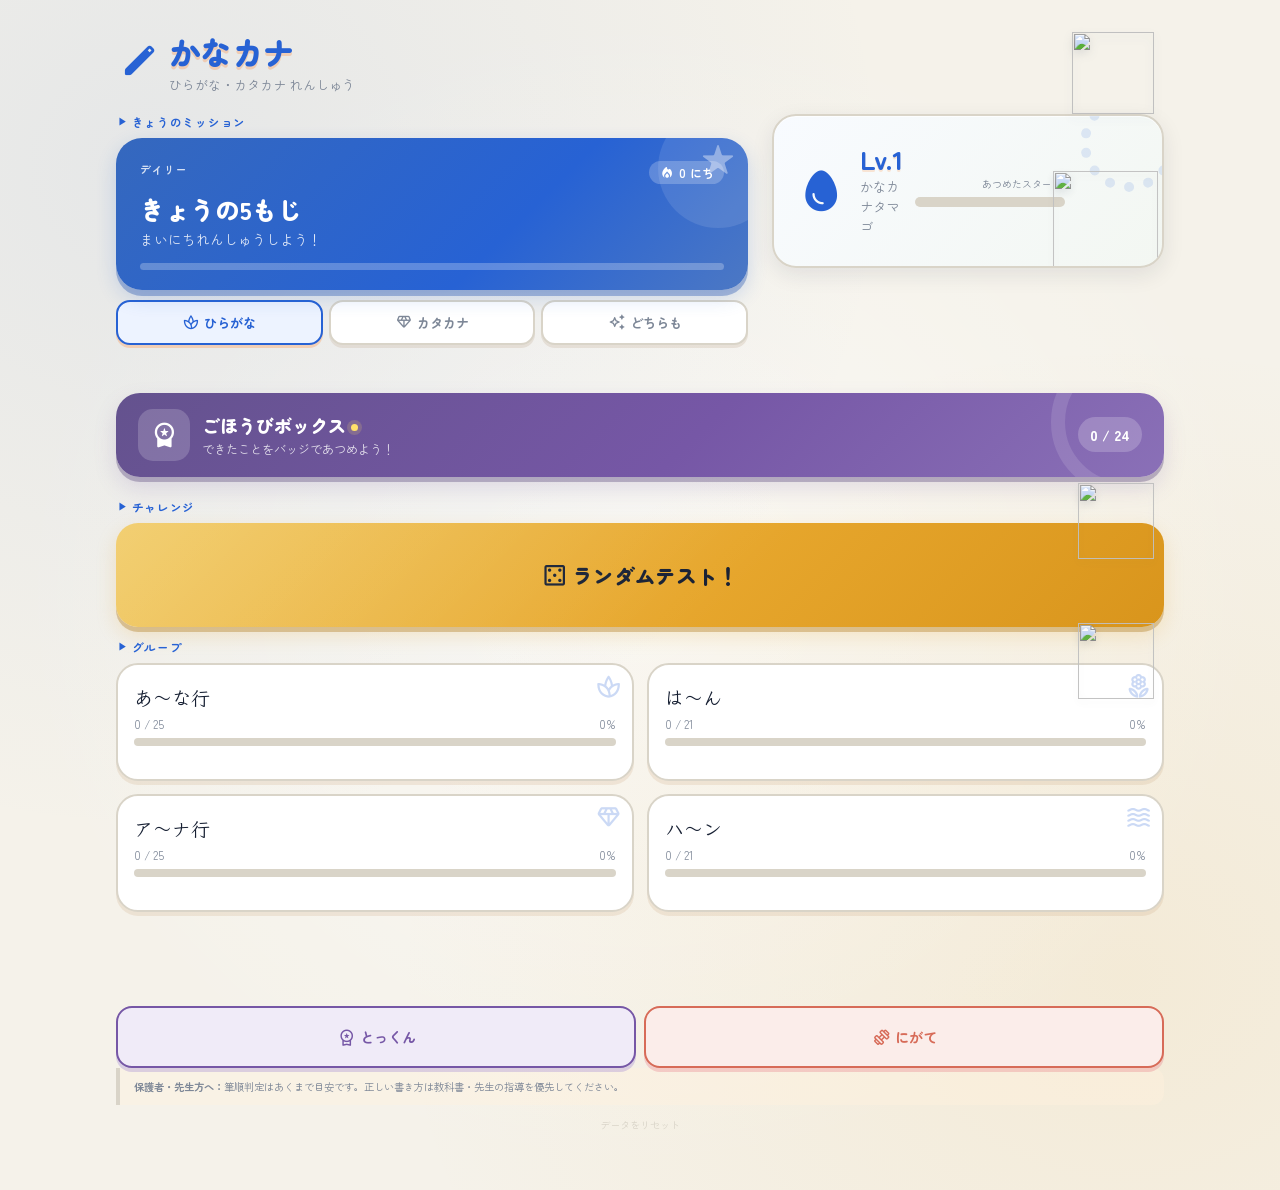
==== index.html @ fcc0f459 "style: adopt calm edu-kit inspired learning palette" ====
<!DOCTYPE html>
<html lang="ja">
<head>
<meta charset="UTF-8">
<meta name="viewport" content="width=device-width, initial-scale=1.0, maximum-scale=1.0, user-scalable=no">
<title>かなカナ</title>
<link rel="preconnect" href="https://fonts.googleapis.com">
<link href="https://fonts.googleapis.com/css2?family=Zen+Maru+Gothic:wght@400;500;700;900&family=Klee+One:wght@400;600&display=swap" rel="stylesheet">
<link href="https://fonts.googleapis.com/css2?family=Material+Symbols+Rounded:opsz,wght,FILL,GRAD@20..48,400,0,0" rel="stylesheet">
<script src="titles.js"></script>
<script src="kana_words.js"></script>
<style>
:root {
  --c-action:   #FF7B2F;
  --c-action-d: #E05A00;
  --c-action-l: #FFF0E0;
  --c-practice: #2CB86A;
  --c-practice-l: #DFFAED;
  --c-srs:      #7B5CE5;
  --c-srs-l:    #EDE8FF;
  --c-done:     #2AAAE8;
  --c-done-l:   #DCF2FF;
  --c-caution:  #FF4D6A;
  --c-caution-l:#FFEBEE;
  --c-ink:      #2A3A50;
  --c-ink-mid:  #5A7080;
  --c-ink-dim:  #90AABB;
  --c-paper:    #FFF8F0;
  --c-surface:  #FFFFFF;
  --c-border:   #FFD9C0;
  --c-border-l: #FFF0E6;
  --r-card: 20px;
  --r-pill: 999px;
  --shadow-sm: 0 2px 8px rgba(255,140,80,.12);
  --shadow-md: 0 4px 16px rgba(255,140,80,.15);
}
* { box-sizing:border-box; margin:0; padding:0; -webkit-tap-highlight-color:transparent; }
.material-symbols-rounded {
  font-family:'Material Symbols Rounded'; font-weight:normal; font-style:normal;
  font-size:1.35em; line-height:1; letter-spacing:normal; text-transform:none;
  display:inline-block; white-space:nowrap; word-wrap:normal; direction:ltr;
  -webkit-font-feature-settings:'liga'; -webkit-font-smoothing:antialiased;
  font-feature-settings:'liga'; vertical-align:-.17em;
}
.material-symbols-rounded.filled { font-variation-settings:'FILL' 1; }
html { touch-action: manipulation; -webkit-text-size-adjust: none; }
button { touch-action:manipulation; user-select:none; -webkit-user-select:none; }
body {
  font-family:'Zen Maru Gothic','Hiragino Rounded Gothic Pro',sans-serif;
  background: var(--c-paper);
  color: var(--c-ink);
  min-height: 100vh;
  background-image:
    radial-gradient(ellipse at 10% 15%, rgba(255,180,120,.25) 0%, transparent 50%),
    radial-gradient(ellipse at 90% 80%, rgba(180,220,255,.25) 0%, transparent 50%),
    radial-gradient(ellipse at 50% 50%, rgba(255,220,200,.15) 0%, transparent 70%);
  overflow-x: hidden;
}
.screen { display:none; max-width:440px; margin:0 auto; padding:16px 16px 36px; position:relative; z-index:1; }
@media (min-width:600px) { .screen:not(#scr-game) { max-width:580px; padding:20px 28px 48px; } }
#scr-game.active {
  display:block !important;
  max-width:720px;
  padding:10px 20px 40px;
  overflow-y:auto;
  -webkit-overflow-scrolling:touch;
}
@media (min-width:700px) {
  #scr-game.active { max-width:860px; padding:10px 32px 40px; }
}
#scr-game .canvas-spacer {
  display:flex; align-items:center; justify-content:center; width:100%;
}
#scr-game .canvas-wrap { width:100%; max-width:min(72vh, 700px); aspect-ratio:1; }
#scr-game .game-controls { width:100%; }
.screen.active { display:block; }

/* タイトルヘッダー */
.title-header { display:flex; align-items:center; justify-content:space-between; padding:20px 0 16px; }
.title-logo-wrap { display:flex; align-items:center; gap:10px; }
.title-logo-icon { font-size:2.45rem; animation:wobble 3s ease-in-out infinite; display:block; color:var(--c-action); }
@keyframes wobble { 0%,100%{transform:rotate(-5deg) scale(1)} 50%{transform:rotate(5deg) scale(1.1)} }
.title-logo-main { font-size:1.6rem; font-weight:900; color:var(--c-action); letter-spacing:-.02em; text-shadow:0 3px 0 rgba(255,140,60,.3); }
.title-logo-sub { font-size:.68rem; color:var(--c-ink-dim); margin-top:1px; }

/* レベルカード */
.lv-card-zone { margin-bottom:16px; }
.lv-card-full {
  background:linear-gradient(135deg,#FFF5E8 0%,#FFF0F5 100%);
  border:2.5px solid var(--c-border); border-radius:24px;
  padding:14px 16px; display:flex; align-items:center; justify-content:space-between; gap:12px;
  box-shadow:var(--shadow-md),inset 0 1px 0 rgba(255,255,255,.8);
  position:relative; overflow:hidden;
}
.lv-card-full::after { content:''; position:absolute; right:-16px; top:-22px; width:78px; height:78px; border:10px dotted rgba(255,140,60,.16); border-radius:50%; animation:spin 8s linear infinite; }
@keyframes spin { to{transform:rotate(360deg)} }
.lv-card-left { display:flex; align-items:center; gap:12px; }
.lv-mascot-lg { font-size:2.8rem; line-height:1; color:var(--c-action); animation:bounce 2s ease-in-out infinite; }
@keyframes bounce { 0%,100%{transform:translateY(0)} 50%{transform:translateY(-5px)} }
.lv-card-title { font-size:1.35rem; font-weight:900; color:var(--c-action); line-height:1; text-shadow:0 2px 0 rgba(255,140,60,.2); }
.lv-card-name { font-size:.72rem; color:var(--c-ink-dim); margin-top:3px; }
.lv-card-right { text-align:right; flex-shrink:0; }
.lv-xp-label { font-size:.62rem; color:var(--c-ink-dim); margin-bottom:5px; }
.lv-xp-wrap { width:100px; height:8px; background:var(--c-border); border-radius:var(--r-pill); overflow:hidden; }
.lv-xp-bar { height:100%; background:linear-gradient(90deg,#FFB347,#FF7B2F); border-radius:var(--r-pill); transition:width .5s; }

/* ゾーンラベル */
.zone-label { font-size:.72rem; font-weight:700; letter-spacing:.06em; color:var(--c-action); margin-bottom:8px; padding-left:2px; display:flex; align-items:center; gap:4px; }
.zone-label::before { content:'▶'; font-size:.55rem; }

/* デイリーカード */
.mission-zone { margin-bottom:20px; }
.daily-card {
  background:linear-gradient(135deg,#FF8C42 0%,#FF6B00 60%,#FF4E88 100%);
  border-radius:24px; padding:18px 18px 16px; cursor:pointer;
  position:relative; overflow:hidden;
  box-shadow:0 6px 0 rgba(220,90,0,.4),0 8px 20px rgba(255,110,0,.3);
  transition:transform .15s,box-shadow .15s;
}
.daily-card:active { transform:translateY(4px); box-shadow:0 2px 0 rgba(220,90,0,.4),0 4px 12px rgba(255,110,0,.25); }
.daily-card::before { content:'★'; position:absolute; top:-4px; right:14px; font-size:2rem; opacity:.4; color:white; animation:star-pulse 2s ease-in-out infinite; }
@keyframes star-pulse { 0%,100%{transform:scale(1) rotate(-10deg)} 50%{transform:scale(1.2) rotate(10deg)} }
.daily-card::after { content:''; position:absolute; top:-30px; right:-30px; width:120px; height:120px; border-radius:50%; background:rgba(255,255,255,.1); pointer-events:none; }
.daily-card.is-done { background:linear-gradient(135deg,#2AAAE8 0%,#1B7FC8 100%); box-shadow:0 6px 0 rgba(20,100,180,.4),0 8px 20px rgba(30,120,200,.3); }
.daily-top { display:flex; align-items:flex-start; justify-content:space-between; margin-bottom:10px; }
.daily-label { font-size:.68rem; font-weight:700; letter-spacing:.08em; color:rgba(255,255,255,.8); text-transform:uppercase; }
.streak-badge { display:flex; align-items:center; gap:4px; background:rgba(255,255,255,.22); border-radius:var(--r-pill); padding:3px 10px; font-size:.75rem; font-weight:700; color:white; }
.daily-main-text { font-size:1.3rem; font-weight:900; color:white; line-height:1.25; margin-bottom:4px; }
.daily-sub-text { font-size:.75rem; color:rgba(255,255,255,.85); }
.daily-prog-bar { margin-top:14px; height:7px; background:rgba(255,255,255,.25); border-radius:var(--r-pill); overflow:hidden; }
.daily-prog-fill { height:100%; background:rgba(255,255,255,.85); border-radius:var(--r-pill); transition:width .4s; }

/* 種類セレクタ */
.kind-row { display:flex; gap:6px; margin-top:10px; }
.kind-btn { flex:1; padding:8px 4px; border:2.5px solid var(--c-border); border-radius:14px; background:var(--c-surface); font-family:inherit; font-size:.72rem; font-weight:700; color:var(--c-ink-dim); cursor:pointer; transition:all .15s; text-align:center; box-shadow:0 3px 0 rgba(200,180,160,.3); }
.kind-btn:active { transform:translateY(2px); box-shadow:none; }
.kind-btn.active-hira { border-color:var(--c-action); color:var(--c-action); background:var(--c-action-l); box-shadow:0 3px 0 rgba(255,140,60,.3); }
.kind-btn.active-kata { border-color:var(--c-done);   color:var(--c-done);   background:var(--c-done-l);   box-shadow:0 3px 0 rgba(40,160,220,.3); }
.kind-btn.active-both { border-color:var(--c-srs);    color:var(--c-srs);    background:var(--c-srs-l);    box-shadow:0 3px 0 rgba(120,90,220,.3); }

/* SRS復習バナー */
.srs-card { background:var(--c-surface); border:2.5px solid var(--c-srs); border-radius:18px; padding:12px 14px; cursor:pointer; display:flex; align-items:center; gap:12px; margin-top:8px; transition:all .15s; box-shadow:0 3px 0 rgba(100,60,200,.2); }
.srs-card:active { transform:translateY(2px); box-shadow:none; background:var(--c-srs-l); }
.srs-icon { width:40px; height:40px; background:var(--c-srs-l); border-radius:12px; display:flex; align-items:center; justify-content:center; font-size:1.3rem; flex-shrink:0; }
.srs-info { flex:1; min-width:0; }
.srs-title { font-size:.9rem; font-weight:700; color:var(--c-ink); }
.srs-sub { font-size:.65rem; color:var(--c-ink-dim); margin-top:1px; }
.srs-count-badge { background:linear-gradient(135deg,var(--c-srs),#5B3DC8); color:white; border-radius:var(--r-pill); padding:4px 10px; font-size:.78rem; font-weight:700; flex-shrink:0; box-shadow:0 2px 6px rgba(100,60,200,.3); }

/* グループ */
.groups-zone { margin-bottom:16px; }
.group-grid { display:grid; grid-template-columns:1fr 1fr; gap:10px; }
.group-card { background:var(--c-surface); border:2.5px solid var(--c-border); border-radius:20px; padding:14px 12px 12px; cursor:pointer; transition:all .15s; box-shadow:0 4px 0 rgba(200,160,120,.2); position:relative; overflow:hidden; }
.group-icon { position:absolute; right:10px; top:8px; font-size:1.7rem; color:var(--c-action); opacity:.24; }
.group-card:active { transform:translateY(3px); box-shadow:none; }
.group-name { font-size:1rem; font-weight:700; color:var(--c-ink); margin-bottom:5px; font-family:'Klee One',cursive; }
.group-prog-line { display:flex; align-items:center; justify-content:space-between; margin-bottom:6px; }
.group-prog-text { font-size:.62rem; color:var(--c-ink-dim); }
.group-bar-wrap { height:6px; background:var(--c-border); border-radius:var(--r-pill); overflow:hidden; }
.group-bar-fill { height:100%; background:linear-gradient(90deg,#5DE88A,#2CB86A); border-radius:var(--r-pill); transition:width .4s; }

/* サブアクション */
.random-zone { margin-bottom:14px; }
.btn-random {
  width:100%; padding:15px;
  background:linear-gradient(135deg,#FFD700 0%,#FF9900 50%,#FF6B00 100%);
  color:white; border:none; border-radius:20px;
  font-family:inherit; font-size:1.05rem; font-weight:900;
  cursor:pointer; letter-spacing:.04em;
  box-shadow:0 5px 0 rgba(180,100,0,.4),0 8px 20px rgba(255,160,0,.3);
  transition:all .12s;
  position:relative; overflow:hidden;
}
.btn-random::before { content:''; position:absolute; inset:0; background:linear-gradient(135deg,rgba(255,255,255,.15) 0%,transparent 60%); pointer-events:none; }
.btn-random:active { transform:translateY(4px); box-shadow:0 1px 0 rgba(180,100,0,.3); }
.sub-actions { display:flex; gap:8px; margin-bottom:20px; }
.sub-btn { flex:1; padding:11px 4px; background:var(--c-surface); border:2.5px solid var(--c-border); border-radius:16px; font-family:inherit; font-size:.75rem; font-weight:700; color:var(--c-ink-mid); cursor:pointer; text-align:center; transition:all .15s; box-shadow:0 4px 0 rgba(200,160,120,.2); }
.sub-btn:active { transform:translateY(3px); box-shadow:none; }
.sub-btn.tokkun { border-color:var(--c-srs); color:var(--c-srs); background:var(--c-srs-l); box-shadow:0 4px 0 rgba(100,60,200,.2); }
.sub-btn.nigate { border-color:var(--c-caution); color:var(--c-caution); background:var(--c-caution-l); box-shadow:0 4px 0 rgba(220,50,80,.2); }
.parent-note { font-size:.64rem; color:var(--c-ink-dim); line-height:1.7; padding:10px 14px; border-left:4px solid var(--c-border); border-radius:0 12px 12px 0; background:rgba(255,240,220,.4); margin-bottom:8px; }
.reset-btn { background:none; border:none; color:var(--c-border); font-size:.64rem; cursor:pointer; display:block; margin:0 auto; font-family:inherit; padding:4px; transition:color .15s; }
.reset-btn:hover { color:var(--c-caution); }

/* ごほうびボックス */
.reward-zone { margin:0 0 18px; }
.reward-card { width:100%; border:0; border-radius:22px; padding:13px 15px; display:flex; align-items:center; gap:12px; text-align:left; color:white; cursor:pointer; font-family:inherit; background:linear-gradient(135deg,#5546B8 0%,#7B5CE5 55%,#B66BDA 100%); box-shadow:0 5px 0 rgba(78,55,155,.35),0 10px 22px rgba(101,78,202,.2); transition:transform .15s,box-shadow .15s; position:relative; overflow:hidden; }
.reward-card::after { content:''; position:absolute; width:120px; height:120px; right:-35px; top:-45px; border:14px solid rgba(255,255,255,.12); border-radius:50%; }
.reward-card:active { transform:translateY(3px); box-shadow:0 2px 0 rgba(78,55,155,.35),0 5px 12px rgba(101,78,202,.18); }
.reward-card-icon { width:44px; height:44px; display:grid; place-items:center; flex:none; border-radius:15px; background:rgba(255,255,255,.18); font-size:1.45rem; z-index:1; }
.reward-card-copy { flex:1; min-width:0; z-index:1; }
.reward-card-title { font-weight:900; font-size:.96rem; }
.reward-card-sub { display:block; margin-top:2px; font-size:.65rem; color:rgba(255,255,255,.82); }
.reward-card-count { font-size:.8rem; font-weight:900; background:rgba(255,255,255,.2); padding:5px 9px; border-radius:999px; z-index:1; white-space:nowrap; }
.reward-new-dot { display:inline-block; width:7px; height:7px; border-radius:50%; background:#FFE16A; margin-left:5px; vertical-align:2px; box-shadow:0 0 0 4px rgba(255,225,106,.17); }

/* バッジ図鑑 */
.badge-sheet { max-height:min(78vh,650px); overflow:auto; text-align:left; }
.badge-sheet .ov-title { text-align:center; }
.badge-summary { display:flex; align-items:center; justify-content:center; gap:8px; margin:-2px 0 16px; color:var(--c-ink-mid); font-size:.72rem; }
.badge-summary strong { color:var(--c-srs); font-size:1.1rem; }
.badge-section-title { display:flex; align-items:center; gap:7px; margin:14px 0 8px; color:var(--c-ink); font-size:.78rem; font-weight:900; }
.badge-section-title::after { content:''; height:1px; flex:1; background:var(--c-border); }
.badge-grid { display:grid; grid-template-columns:repeat(4,1fr); gap:8px; }
.badge-tile { min-width:0; border:1.5px solid var(--c-border); border-radius:13px; padding:6px 3px 5px; background:#FFF9F3; text-align:center; position:relative; }
.badge-tile img { display:block; width:100%; aspect-ratio:1; object-fit:contain; border-radius:9px; }
.badge-tile.locked img { filter:grayscale(1); opacity:.2; }
.badge-tile.locked::after { content:'?'; position:absolute; top:25%; left:50%; transform:translate(-50%,-50%); color:#A79A90; font-weight:900; font-size:1.05rem; }
.badge-tile-name { display:block; overflow:hidden; text-overflow:ellipsis; white-space:nowrap; color:var(--c-ink-mid); font-size:.53rem; margin-top:3px; }
.badge-tile:not(.locked) .badge-tile-name { color:var(--c-srs); font-weight:700; }
.badge-close { width:100%; margin-top:16px; padding:11px; border:0; border-radius:14px; background:var(--c-border-l); color:var(--c-ink-mid); font:700 .82rem inherit; cursor:pointer; }
@media (min-width:600px) { .badge-grid { grid-template-columns:repeat(6,1fr); } }

/* カード一覧 */
.list-header { display:flex; align-items:center; gap:12px; padding:18px 0 14px; }
.btn-back { width:40px; height:40px; background:var(--c-surface); border:2.5px solid var(--c-border); border-radius:14px; font-size:1.1rem; cursor:pointer; display:flex; align-items:center; justify-content:center; flex-shrink:0; box-shadow:0 3px 0 rgba(200,160,120,.2); transition:all .12s; }
.btn-back:active { transform:translateY(2px); box-shadow:none; }
.list-title { font-size:1.1rem; font-weight:900; flex:1; font-family:'Klee One',cursive; }
.mode-toggle { display:flex; background:#F5EDE0; border-radius:14px; padding:4px; gap:3px; margin-bottom:14px; }
.mode-toggle-btn { flex:1; padding:8px 4px; border:none; border-radius:11px; background:transparent; font-family:inherit; font-size:.78rem; font-weight:700; color:var(--c-ink-dim); cursor:pointer; transition:all .15s; }
.mode-toggle-btn.active-prac { background:var(--c-practice); color:white; box-shadow:0 2px 8px rgba(40,180,100,.3); }
.mode-toggle-btn.active-test { background:var(--c-done); color:white; box-shadow:0 2px 8px rgba(40,160,220,.3); }
.kana-grid { display:grid; grid-template-columns:repeat(5,1fr); gap:8px; margin-bottom:16px; }
.k-card { background:var(--c-surface); border:2.5px solid var(--c-border); border-radius:14px; aspect-ratio:1; display:flex; align-items:center; justify-content:center; font-size:1.5rem; font-weight:700; font-family:'Klee One',cursive; cursor:pointer; position:relative; transition:all .12s; box-shadow:0 3px 0 rgba(200,160,120,.2); color:var(--c-ink); }
.k-card:active { transform:translateY(2px) scale(.94); box-shadow:none; }
.k-card.done-prac { border-color:var(--c-practice); background:var(--c-practice-l); color:var(--c-practice); }
.k-card.done-test { border-color:var(--c-done); background:var(--c-done-l); color:var(--c-done); }
.k-card.done-both { border-color:#C8D8B0; background:#F0F8E8; color:#6A9A50; }
.k-card.due-srs   { border-color:var(--c-srs); background:var(--c-srs-l); color:var(--c-srs); }
.k-done-mark { position:absolute; top:-5px; right:-5px; width:16px; height:16px; background:linear-gradient(135deg,#5DE88A,#2CB86A); border-radius:50%; border:2px solid white; display:flex; align-items:center; justify-content:center; box-shadow:0 2px 4px rgba(40,180,100,.3); }
.k-srs-tag { position:absolute; bottom:-6px; left:50%; transform:translateX(-50%); background:linear-gradient(135deg,var(--c-srs),#5B3DC8); color:white; font-size:.42rem; font-weight:700; border-radius:var(--r-pill); padding:1px 5px; white-space:nowrap; }
.btn-all { width:100%; padding:15px; background:linear-gradient(135deg,#FF8C42,#FF6B00); color:white; border:none; border-radius:18px; font-family:inherit; font-size:1rem; font-weight:700; cursor:pointer; box-shadow:0 5px 0 rgba(200,80,0,.4),0 8px 16px rgba(255,110,0,.25); transition:all .12s; }
.btn-all:active { transform:translateY(4px); box-shadow:0 1px 0 rgba(200,80,0,.3); }

/* ゲーム画面 */
.game-header { display:flex; align-items:center; justify-content:space-between; padding:10px 0 6px; }
.game-progress { display:flex; align-items:center; gap:8px; }
.mode-pip { font-size:.65rem; font-weight:700; padding:4px 10px; border-radius:var(--r-pill); color:white; background:linear-gradient(135deg,#2CB86A,#1A8A4A); box-shadow:0 2px 6px rgba(40,180,100,.3); }
.mode-pip.test  { background:linear-gradient(135deg,#2AAAE8,#1A7AB8); }
.mode-pip.daily { background:linear-gradient(135deg,#FF8C42,#FF6B00); }
.mode-pip.srs   { background:linear-gradient(135deg,#7B5CE5,#5B3DC8); }
.prog-nums { font-size:.82rem; font-weight:700; color:var(--c-ink-dim); }
.hint-area { display:flex; align-items:center; justify-content:center; gap:10px; padding:6px 0 4px; flex-wrap:nowrap; }
.hint-icon-lg { width:58px; height:58px; border-radius:18px; display:flex; align-items:center; justify-content:center; background:var(--c-action-l); color:var(--c-action); font-size:2.25rem; flex-shrink:0; animation:emoji-pop .3s cubic-bezier(.2,1.4,.4,1); }
.koboyo-icon { width:42px; height:42px; object-fit:contain; display:block; }
@keyframes emoji-pop { from{transform:scale(.5);opacity:0} to{transform:scale(1);opacity:1} }
.hint-word-box { display:inline-flex; align-items:flex-end; gap:3px; background:var(--c-surface); border:2.5px solid var(--c-border); border-radius:16px; padding:6px 16px; box-shadow:var(--shadow-sm); }
.hint-char { font-size:1.9rem; font-weight:700; font-family:'Klee One',cursive; color:var(--c-ink); }
.hint-blank { font-size:1.9rem; font-weight:900; color:var(--c-action); border-bottom:4px solid var(--c-action); min-width:1.8rem; display:inline-block; text-align:center; }
.hint-char.is-target { color:var(--c-action); font-size:2.2rem; }
.btn-sound { background:none; border:none; font-size:1.1rem; cursor:pointer; opacity:.7; padding:2px 4px; margin-left:4px; transition:all .15s; }
.btn-sound:active { opacity:1; transform:scale(1.2); }
.game-msg { text-align:center; font-size:.9rem; font-weight:700; min-height:28px; padding:3px; color:var(--c-practice); transition:color .2s; }
@keyframes shake { 0%,100%{transform:translateX(0)} 20%{transform:translateX(-5px)} 40%{transform:translateX(5px)} 60%{transform:translateX(-3px)} 80%{transform:translateX(3px)} }
.game-msg.shake { animation:shake .35s ease; }
#stroke-toast { text-align:center; font-size:1.15rem; font-weight:900; height:30px; line-height:30px; opacity:0; pointer-events:none; }
@keyframes toastIn  { 0%{opacity:0;transform:scale(.5) translateY(5px)} 60%{opacity:1;transform:scale(1.1)} 100%{opacity:1;transform:scale(1) translateY(0)} }
@keyframes toastOut { 0%{opacity:1} 100%{opacity:0;transform:translateY(-6px)} }
#result-banner { display:none; text-align:center; padding:4px 0; min-height:44px; }
#result-banner.show { display:block; }
@keyframes popIn { 0%{transform:scale(.5);opacity:0} 65%{transform:scale(1.15)} 100%{transform:scale(1);opacity:1} }
.result-stars { font-size:2rem; letter-spacing:4px; display:block; animation:popIn .35s ease forwards; }
.result-label { font-size:.88rem; font-weight:700; margin-top:2px; display:block; animation:popIn .3s .08s ease both; }
.result-stars .material-symbols-rounded { color:#F6B800; font-size:2rem; font-variation-settings:'FILL' 1; }
.practice-steps { display:none; align-items:center; justify-content:center; gap:8px; padding:4px 0 6px; }
.practice-steps.show { display:flex; }
.practice-step { min-width:54px; height:32px; padding:0 9px; border-radius:999px; display:flex; align-items:center; justify-content:center; gap:3px; background:#F3EDE6; color:var(--c-ink-dim); font-size:.72rem; font-weight:900; transition:.2s; }
.practice-step.current { background:var(--c-action-l); color:var(--c-action); outline:2px solid var(--c-action); }
.practice-step.done { background:var(--c-practice-l); color:var(--c-practice); }
.practice-note { text-align:center; font-size:.72rem; color:var(--c-ink-mid); margin:-5px 0 12px; min-height:1.2em; }
.k-card.locked { background:#F4F1ED; border-color:#DDD4CA; color:#AAA29A; box-shadow:none; }
.k-lock { position:absolute; right:3px; bottom:2px; font-size:.85rem; color:#9D948C; }
.mode-help { min-height:22px; margin:-7px 0 9px; text-align:center; font-size:.68rem; color:var(--c-ink-dim); }
.btn-main:disabled { background:#D7D1CB; color:#888; box-shadow:none; cursor:not-allowed; transform:none; }
.button-icon { margin-right:4px; }
@media (pointer:coarse) {
  .kind-btn,.mode-toggle-btn,.sub-btn,.reg-btn,.btn-sound { min-height:48px; }
  .group-card { min-height:86px; }
  .btn-sound { min-width:48px; }
}

/* キャンバス */
.canvas-wrap {
  width:100%; aspect-ratio:1; position:relative;
  border-radius:24px; overflow:hidden;
  border:3px solid var(--c-border); background:#FFFCF8;
  box-shadow:0 6px 0 rgba(200,160,120,.2),0 8px 24px rgba(200,160,120,.12);
  touch-action:none;
  background-image:radial-gradient(var(--c-border-l) 1px,transparent 1px);
  background-size:24px 24px;
}
.canvas-wrap canvas { position:absolute; top:0; left:0; width:100%; height:100%; cursor:crosshair; }
#guideLayer { position:absolute; inset:0; pointer-events:none; }
#guideLayer path { fill:none; stroke:var(--c-border); stroke-width:12; }
#hanamaru-layer { position:absolute; inset:0; pointer-events:none; z-index:9; }
#hanamaru-layer svg { width:100%; height:100%; }
@keyframes hanamaru { 0%{stroke-dashoffset:251;opacity:0} 15%{opacity:1} 100%{stroke-dashoffset:0;opacity:1} }

/* コントロール */
.game-controls { margin-top:12px; display:flex; flex-direction:column; gap:8px; padding-bottom:8px; }
.ctrl-row { display:flex; gap:8px; }
.btn-main { flex:2; padding:14px; background:linear-gradient(135deg,#2CB86A,#1A8A4A); color:white; border:none; border-radius:18px; font-family:inherit; font-size:1rem; font-weight:700; cursor:pointer; box-shadow:0 5px 0 rgba(20,120,60,.4); transition:all .12s; }
.btn-main:active { transform:translateY(4px); box-shadow:none; }
.btn-sub { flex:1; padding:14px; background:var(--c-surface); color:var(--c-ink-mid); border:2.5px solid var(--c-border); border-radius:18px; font-family:inherit; font-size:.82rem; font-weight:700; cursor:pointer; box-shadow:0 4px 0 rgba(200,160,120,.2); transition:all .12s; }
.btn-sub:active { transform:translateY(3px); box-shadow:none; }
.btn-sub.anim { color:var(--c-done); border-color:var(--c-done); }
.register-row { display:flex; gap:8px; }
.reg-btn { flex:1; padding:9px 4px; background:var(--c-surface); border:2.5px solid var(--c-border); border-radius:14px; font-family:inherit; font-size:.73rem; font-weight:700; color:var(--c-ink-dim); cursor:pointer; transition:all .15s; text-align:center; box-shadow:0 3px 0 rgba(200,160,120,.15); }
.reg-btn:active { transform:translateY(2px); box-shadow:none; }
.reg-btn.active-tokk { border-color:var(--c-srs); color:var(--c-srs); background:var(--c-srs-l); box-shadow:0 3px 0 rgba(100,60,200,.2); }
.reg-btn.active-niga { border-color:var(--c-caution); color:var(--c-caution); background:var(--c-caution-l); box-shadow:0 3px 0 rgba(220,50,80,.2); }
.srs-eval { display:none; flex-direction:column; gap:6px; padding:12px 14px; background:var(--c-srs-l); border:2.5px solid var(--c-srs); border-radius:18px; box-shadow:0 4px 0 rgba(100,60,200,.2); }
.srs-eval.show { display:flex; }
.srs-eval-label { font-size:.7rem; font-weight:700; color:var(--c-srs); text-align:center; }
.srs-eval-btns { display:flex; gap:6px; }
.srs-btn { flex:1; padding:10px 4px; border:2.5px solid transparent; border-radius:14px; font-family:inherit; font-size:.72rem; font-weight:700; cursor:pointer; transition:all .12s; text-align:center; box-shadow:0 3px 0 rgba(0,0,0,.1); }
.srs-btn:active { transform:translateY(2px); box-shadow:none; }
.srs-btn.hard { background:var(--c-caution-l); border-color:var(--c-caution); color:var(--c-caution); }
.srs-btn.ok   { background:#FFF8E6; border-color:#D4900A; color:#8A5E00; }
.srs-btn.easy { background:var(--c-practice-l); border-color:var(--c-practice); color:var(--c-practice); }

/* オーバーレイ */
.overlay { display:none; position:fixed; inset:0; background:rgba(40,30,20,.6); z-index:100; align-items:flex-end; justify-content:center; padding:0 0 24px; backdrop-filter:blur(4px); }
.overlay.show { display:flex; }
@keyframes slideUp { from{transform:translateY(36px);opacity:0} to{transform:translateY(0);opacity:1} }
.ov-sheet { background:var(--c-surface); border-radius:28px; padding:28px 24px; text-align:center; width:calc(100% - 32px); max-width:380px; animation:slideUp .25s cubic-bezier(.2,.8,.4,1) forwards; box-shadow:0 -4px 40px rgba(0,0,0,.15); }
.ov-emoji { font-size:3.2rem; display:block; margin-bottom:12px; color:var(--c-action); animation:emoji-pop .4s .1s cubic-bezier(.2,1.4,.4,1) both; }
.ov-title { font-size:1.3rem; font-weight:900; margin-bottom:6px; color:var(--c-ink); }
.ov-sub   { font-size:.8rem; color:var(--c-ink-dim); margin-bottom:20px; }
.ov-btns  { display:flex; gap:8px; }
.ov-btn   { flex:1; padding:13px; border-radius:16px; border:none; font-family:inherit; font-size:.9rem; font-weight:700; cursor:pointer; transition:all .12s; box-shadow:0 4px 0 rgba(0,0,0,.1); }
.ov-btn:active { transform:translateY(3px); box-shadow:none; }
.ov-btn.primary { background:linear-gradient(135deg,#FF8C42,#FF6B00); color:white; box-shadow:0 4px 0 rgba(200,80,0,.35); }
.ov-btn.secondary { background:var(--c-border-l); color:var(--c-ink-mid); }
.lv-sheet { background:linear-gradient(160deg,#4B38DC 0%,#7B5CE5 50%,#A855F7 100%); border-radius:28px; padding:32px 24px; text-align:center; width:calc(100% - 32px); max-width:380px; animation:slideUp .25s cubic-bezier(.2,.8,.4,1) forwards; box-shadow:0 -4px 40px rgba(80,40,200,.3); position:relative; overflow:hidden; }
.lv-sheet::before { content:''; position:absolute; top:-48px; left:50%; width:150px; height:150px; transform:translateX(-50%); border:18px dotted rgba(255,255,255,.16); border-radius:50%; }
.lv-title-sm { font-size:1rem; font-weight:700; color:rgba(255,255,255,.75); margin-bottom:4px; letter-spacing:.1em; }
.lv-num { font-size:3.2rem; font-weight:900; color:white; line-height:1; text-shadow:0 4px 0 rgba(0,0,0,.2); }
.lv-name { font-size:.85rem; color:rgba(255,255,255,.7); margin:8px 0 22px; }
.lv-btn { width:100%; padding:13px; border-radius:14px; border:none; background:rgba(255,255,255,.2); color:white; font-family:inherit; font-size:.95rem; font-weight:700; cursor:pointer; transition:all .12s; }
.lv-btn:active { background:rgba(255,255,255,.3); }
.daily-done-sheet { background:linear-gradient(160deg,#FF8C42 0%,#FF6B00 60%,#FF4E88 100%); border-radius:28px; padding:28px 24px; text-align:center; width:calc(100% - 32px); max-width:380px; animation:slideUp .25s cubic-bezier(.2,.8,.4,1) forwards; box-shadow:0 -4px 40px rgba(255,110,0,.3); }
.daily-done-sheet .ov-title { color:white; }
.daily-done-streak { font-size:1.8rem; font-weight:900; color:white; margin:10px 0 6px; text-shadow:0 3px 0 rgba(0,0,0,.15); }
.daily-done-btn { width:100%; padding:13px; border-radius:14px; border:none; background:rgba(255,255,255,.22); color:white; font-family:inherit; font-size:.95rem; font-weight:700; cursor:pointer; transition:all .12s; }
.daily-done-btn:active { background:rgba(255,255,255,.35); }
.confetti-piece { position:fixed; top:-16px; z-index:9999; pointer-events:none; border-radius:2px; animation:cfFall linear forwards; }
@keyframes cfFall { 0%{transform:translateY(0) rotate(0deg);opacity:1} 100%{transform:translateY(105vh) rotate(720deg);opacity:0} }

/* 大画面の学習ダッシュボード（edu-kit の「学習を先に・ごほうびは後に」の構成） */
.nav-character { position:absolute; pointer-events:none; user-select:none; object-fit:contain; z-index:2; filter:drop-shadow(0 4px 5px rgba(42,58,80,.12)); }
.title-header { position:relative; min-height:72px; }
.title-nav-character { width:64px; height:64px; right:2px; bottom:2px; }
.lv-card-full { min-height:84px; }
.lv-nav-character { width:68px; height:68px; right:8px; bottom:-5px; opacity:.95; }
.lv-card-right { margin-right:58px; }
.groups-zone,.random-zone { position:relative; }
.zone-nav-character { width:58px; height:58px; right:4px; top:-11px; opacity:.95; }
.groups-zone .zone-label,.random-zone .zone-label { padding-right:58px; }
.home-learning-grid { display:contents; }

@media (min-width:760px) {
  #scr-title.active { max-width:1120px; padding:20px 36px 54px; }
  #scr-title .title-header { padding:8px 4px 20px; min-height:90px; }
  #scr-title .title-logo-main { font-size:2rem; }
  #scr-title .title-logo-sub { font-size:.82rem; }
  #scr-title .title-nav-character { width:82px; height:82px; right:10px; bottom:0; }
  #scr-title .home-learning-grid {
    display:grid;
    grid-template-columns:minmax(0,1.45fr) minmax(300px,.9fr);
    grid-template-areas:
      "mission level"
      "groups quick";
    gap:20px 24px;
    align-items:start;
  }
  #scr-title .mission-zone { grid-area:mission; margin:0; }
  #scr-title .lv-card-zone { grid-area:level; margin:0; }
  #scr-title .groups-zone { grid-area:groups; margin:0; }
  #scr-title .random-zone { grid-area:quick; margin:0 0 12px; }
  #scr-title .sub-actions { grid-area:quick; align-self:end; margin:0; padding-top:94px; }
  #scr-title .daily-card { min-height:148px; padding:23px 24px 20px; border-radius:26px; }
  #scr-title .daily-main-text { font-size:1.55rem; }
  #scr-title .daily-sub-text { font-size:.86rem; }
  #scr-title .kind-btn { font-size:.83rem; padding:11px 7px; }
  #scr-title .lv-card-full { min-height:154px; padding:20px; }
  #scr-title .lv-mascot-lg { font-size:3.4rem; }
  #scr-title .lv-card-title { font-size:1.65rem; }
  #scr-title .lv-card-name { font-size:.84rem; }
  #scr-title .lv-xp-wrap { width:150px; height:10px; }
  #scr-title .lv-nav-character { width:105px; height:105px; right:4px; bottom:-10px; }
  #scr-title .lv-card-right { margin-right:88px; }
  #scr-title .group-grid { gap:13px; }
  #scr-title .group-card { min-height:118px; padding:18px 16px 15px; border-radius:22px; }
  #scr-title .group-name { font-size:1.18rem; }
  #scr-title .group-prog-text { font-size:.74rem; }
  #scr-title .group-bar-wrap { height:8px; }
  #scr-title .btn-random { min-height:104px; font-size:1.27rem; border-radius:22px; }
  #scr-title .sub-btn { min-height:62px; font-size:.9rem; }
  #scr-title .zone-nav-character { width:76px; height:76px; right:10px; top:-16px; }
  #scr-title .groups-zone .zone-label,#scr-title .random-zone .zone-label { padding-right:78px; }
  #scr-title .reward-zone { margin:28px 0 22px; }
  #scr-title .reward-card { min-height:82px; padding:16px 22px; border-radius:24px; }
  #scr-title .reward-card-icon { width:52px; height:52px; font-size:1.8rem; }
  #scr-title .reward-card-title { font-size:1.12rem; }
  #scr-title .reward-card-sub { font-size:.76rem; }
  #scr-title .reward-card-count { font-size:.9rem; padding:7px 12px; }
  .badge-sheet { max-width:760px; padding:30px 34px; }
  .badge-grid { grid-template-columns:repeat(5,1fr); gap:12px; }
  .badge-tile { border-radius:16px; padding:9px 5px 7px; }
  .badge-tile-name { font-size:.65rem; margin-top:5px; }
}

/* edu-kit を基調にした、落ち着いて親しみやすい配色 */
:root {
  --c-action:#2762D4; --c-action-d:#1E4EAB; --c-action-l:#EDF3FF;
  --c-practice:#2F8B68; --c-practice-l:#E4F3EC;
  --c-srs:#7657A6; --c-srs-l:#F0EBF8;
  --c-done:#4B78C4; --c-done-l:#EAF1FC;
  --c-caution:#D76B58; --c-caution-l:#FBEDEA;
  --c-ink:#172033; --c-ink-mid:#5D6677; --c-ink-dim:#7D8797;
  --c-paper:#F5F2EA; --c-surface:#FFFFFF; --c-border:#D9D4C8; --c-border-l:#EEEAE1;
  --shadow-sm:0 3px 10px rgba(23,32,51,.08); --shadow-md:0 7px 22px rgba(23,32,51,.09);
}
body { background-image:radial-gradient(ellipse at 12% 14%,rgba(116,151,214,.12) 0%,transparent 46%),radial-gradient(ellipse at 88% 82%,rgba(231,167,45,.10) 0%,transparent 46%),radial-gradient(ellipse at 50% 50%,rgba(255,255,255,.48) 0%,transparent 70%); }
.lv-card-full { background:linear-gradient(135deg,#F8FBFF 0%,#F3F7F2 100%); }
.lv-card-full::after { border-color:rgba(39,98,212,.12); }
.daily-card { background:linear-gradient(135deg,#3568BE 0%,#2762D4 62%,#4C78C4 100%); box-shadow:0 6px 0 rgba(30,78,171,.35),0 8px 20px rgba(39,98,212,.20); }
.daily-card.is-done { background:linear-gradient(135deg,#2F8B68 0%,#256E52 100%); box-shadow:0 6px 0 rgba(32,101,74,.35),0 8px 20px rgba(47,139,104,.18); }
.btn-random { background:linear-gradient(135deg,#F0C75A 0%,#E7A72D 55%,#D9951C 100%); color:#172033; box-shadow:0 5px 0 rgba(166,112,15,.34),0 8px 20px rgba(231,167,45,.22); }
.reward-card { background:linear-gradient(135deg,#64528E 0%,#7657A6 55%,#8A70B7 100%); box-shadow:0 5px 0 rgba(72,54,109,.32),0 10px 22px rgba(118,87,166,.18); }
.btn-all,.ov-btn.primary { background:linear-gradient(135deg,#3568BE,#2762D4); box-shadow:0 5px 0 rgba(30,78,171,.35),0 8px 16px rgba(39,98,212,.18); }
.daily-done-sheet { background:linear-gradient(160deg,#2F8B68 0%,#256E52 65%,#477AA8 100%); }

</style>
</head>
<body>

<!-- タイトル -->
<div id="scr-title" class="screen active">
  <div class="title-header">
    <div class="title-logo-wrap">
      <span class="title-logo-icon material-symbols-rounded filled" aria-hidden="true">edit</span>
      <div>
        <div class="title-logo-main">かなカナ</div>
        <div class="title-logo-sub">ひらがな・カタカナ れんしゅう</div>
      </div>
    </div>
    <img class="nav-character title-nav-character" src="https://tt-sensei.github.io/navi-character-/assets/characters/sora/fullbody/greeting.png" alt="" aria-hidden="true">
  </div>

  <div class="home-learning-grid">
  <div class="mission-zone">
    <div class="zone-label">きょうのミッション</div>
    <div class="daily-card" id="daily-card" onclick="startDaily()">
      <div class="daily-top">
        <span class="daily-label" id="daily-label">デイリー</span>
        <span class="streak-badge"><span class="material-symbols-rounded filled" aria-hidden="true">local_fire_department</span><span id="streak-num">0</span>にち</span>
      </div>
      <div class="daily-main-text" id="daily-main-text">きょうの5もじ</div>
      <div class="daily-sub-text"  id="daily-sub-text">まいにちれんしゅうしよう！</div>
      <div class="daily-prog-bar"><div class="daily-prog-fill" id="daily-prog-fill" style="width:0%"></div></div>
    </div>
    <div class="kind-row">
      <button class="kind-btn" id="dk-hira" onclick="setDailyKind('hira',event)"><span class="material-symbols-rounded" aria-hidden="true">spa</span> ひらがな</button>
      <button class="kind-btn" id="dk-kata" onclick="setDailyKind('kata',event)"><span class="material-symbols-rounded" aria-hidden="true">diamond</span> カタカナ</button>
      <button class="kind-btn" id="dk-both" onclick="setDailyKind('both',event)"><span class="material-symbols-rounded" aria-hidden="true">auto_awesome</span> どちらも</button>
    </div>
    <div class="srs-card" id="srs-card" onclick="startSRS()" style="display:none">
      <div class="srs-icon"><span class="material-symbols-rounded" aria-hidden="true">psychology_alt</span></div>
      <div class="srs-info">
        <div class="srs-title">ふくしゅうタイム</div>
        <div class="srs-sub">わすれないうちにおさらい</div>
      </div>
      <div class="srs-count-badge" id="srs-count">0こ</div>
    </div>
  </div>

  <div class="lv-card-zone">
    <div class="lv-card-full">
      <div class="lv-card-left">
        <div class="lv-mascot-lg material-symbols-rounded filled" id="t-mascot">egg</div>
        <div class="lv-card-info">
          <div class="lv-card-title">Lv.<span id="t-lv">1</span></div>
          <div class="lv-card-name" id="t-name">かなタマゴ</div>
        </div>
      </div>
      <div class="lv-card-right">
        <div class="lv-xp-label">あつめたスター <span id="t-nxp"></span></div>
        <div class="lv-xp-wrap"><div class="lv-xp-bar" id="t-xpbar" style="width:0%"></div></div>
      </div>
      <img class="nav-character lv-nav-character" src="https://tt-sensei.github.io/navi-character-/assets/characters/tsuki/fullbody/thumbs-up.png" alt="" aria-hidden="true">
    </div>
  </div>

  </div><!-- /.home-learning-grid -->

  <div class="reward-zone">
    <button class="reward-card" onclick="openBadges()" aria-label="ごほうびボックスをひらく">
      <span class="reward-card-icon material-symbols-rounded filled" aria-hidden="true">workspace_premium</span>
      <span class="reward-card-copy"><span class="reward-card-title">ごほうびボックス<span class="reward-new-dot" id="badge-new-dot" hidden></span></span><span class="reward-card-sub" id="badge-card-sub">できたことをバッジであつめよう！</span></span>
      <span class="reward-card-count" id="badge-card-count">0 / 0</span>
    </button>
  </div>

  <div class="random-zone">
    <img class="nav-character zone-nav-character" src="https://tt-sensei.github.io/navi-character-/assets/characters/kai/fullbody/hint.png" alt="" aria-hidden="true">
    <div class="zone-label">チャレンジ</div>
    <button class="btn-random" onclick="startRandom()"><span class="material-symbols-rounded button-icon" aria-hidden="true">casino</span>ランダムテスト！</button>
  </div>

  <div class="groups-zone">
    <img class="nav-character zone-nav-character" src="https://tt-sensei.github.io/navi-character-/assets/characters/nami/fullbody/reading.png" alt="" aria-hidden="true">
    <div class="zone-label">グループ</div>
    <div class="group-grid">
      <div class="group-card" onclick="openList('h1')">
        <span class="group-icon material-symbols-rounded" aria-hidden="true">spa</span>
        <div class="group-name">あ〜な行</div>
        <div class="group-prog-line"><span class="group-prog-text" id="gp-h1">0 / 25</span><span class="group-prog-text" id="gpct-h1">0%</span></div>
        <div class="group-bar-wrap"><div class="group-bar-fill" id="gbar-h1" style="width:0%"></div></div>
      </div>
      <div class="group-card" onclick="openList('h2')">
        <span class="group-icon material-symbols-rounded" aria-hidden="true">local_florist</span>
        <div class="group-name">は〜ん</div>
        <div class="group-prog-line"><span class="group-prog-text" id="gp-h2">0 / 21</span><span class="group-prog-text" id="gpct-h2">0%</span></div>
        <div class="group-bar-wrap"><div class="group-bar-fill" id="gbar-h2" style="width:0%"></div></div>
      </div>
      <div class="group-card" onclick="openList('k1')">
        <span class="group-icon material-symbols-rounded" aria-hidden="true">diamond</span>
        <div class="group-name">ア〜ナ行</div>
        <div class="group-prog-line"><span class="group-prog-text" id="gp-k1">0 / 25</span><span class="group-prog-text" id="gpct-k1">0%</span></div>
        <div class="group-bar-wrap"><div class="group-bar-fill" id="gbar-k1" style="width:0%"></div></div>
      </div>
      <div class="group-card" onclick="openList('k2')">
        <span class="group-icon material-symbols-rounded" aria-hidden="true">waves</span>
        <div class="group-name">ハ〜ン</div>
        <div class="group-prog-line"><span class="group-prog-text" id="gp-k2">0 / 21</span><span class="group-prog-text" id="gpct-k2">0%</span></div>
        <div class="group-bar-wrap"><div class="group-bar-fill" id="gbar-k2" style="width:0%"></div></div>
      </div>
    </div>
  </div>

  <div class="sub-actions">
    <button class="sub-btn tokkun" onclick="startSpecial('tokkun')"><span class="material-symbols-rounded" aria-hidden="true">workspace_premium</span> とっくん</button>
    <button class="sub-btn nigate" onclick="startSpecial('nigate')"><span class="material-symbols-rounded" aria-hidden="true">exercise</span> にがて</button>
  </div>

  <div class="parent-note"><strong>保護者・先生方へ：</strong>筆順判定はあくまで目安です。正しい書き方は教科書・先生の指導を優先してください。</div>
  <button class="reset-btn" onclick="if(confirm('データをリセットしますか？'))doReset()">データをリセット</button>
</div>

<!-- カード一覧 -->
<div id="scr-list" class="screen">
  <div class="list-header">
    <button class="btn-back" onclick="showScreen('scr-title')" aria-label="もどる"><span class="material-symbols-rounded" aria-hidden="true">arrow_back</span></button>
    <div class="list-title" id="list-title">あ〜な行</div>
  </div>
  <div class="mode-toggle">
    <button class="mode-toggle-btn" id="lb-prac" onclick="listSetMode('practice')"><span class="material-symbols-rounded" aria-hidden="true">edit</span> れんしゅう</button>
    <button class="mode-toggle-btn" id="lb-test" onclick="listSetMode('test')"><span class="material-symbols-rounded" aria-hidden="true">target</span> テスト</button>
  </div>
  <div class="mode-help" id="mode-help">れんしゅうしなくても、すぐに テストできるよ</div>
  <div id="kana-grid" class="kana-grid"></div>
  <button class="btn-all" onclick="startAll()">ぜんぶ やる <span class="material-symbols-rounded" aria-hidden="true">arrow_forward</span></button>
</div>

<!-- ゲーム画面 -->
<div id="scr-game" class="screen">
  <div class="game-header">
    <button class="btn-back" onclick="goBack()" aria-label="もどる"><span class="material-symbols-rounded" aria-hidden="true">arrow_back</span></button>
    <div class="game-progress">
      <span class="mode-pip" id="mode-pip">れんしゅう</span>
      <span class="prog-nums" id="prog-text">1 / 25</span>
    </div>
  </div>
  <div class="practice-steps" id="practice-steps" aria-label="3かいれんしゅう">
    <span class="practice-step" data-round="1">1かいめ</span>
    <span class="practice-step" data-round="2">2かいめ</span>
    <span class="practice-step" data-round="3">3かいめ</span>
  </div>
  <div class="practice-note" id="practice-note"></div>
  <div class="hint-area" id="hint-area"></div>
  <div class="canvas-spacer" id="canvas-spacer">
    <div class="canvas-wrap" id="canvas-wrap">
      <canvas id="canvas-bg"></canvas>
      <canvas id="canvas-fx"></canvas>
      <canvas id="canvas-dr"></canvas>
      <canvas id="canvas-ov" style="pointer-events:none;opacity:0;transition:opacity .4s"></canvas>
      <div id="guideLayer"></div>
      <div id="hanamaru-layer"></div>
    </div>
  </div>
  <div id="stroke-toast"></div>
  <div id="result-banner">
    <span class="result-stars" id="rb-stars"></span>
    <span class="result-label" id="rb-label"></span>
  </div>
  <div class="game-msg" id="game-msg">うすいせんを なぞろう！</div>
  <div class="game-controls">
    <div class="ctrl-row">
      <button class="btn-sub anim" onclick="doAnime()"><span class="material-symbols-rounded" aria-hidden="true">play_arrow</span> じゅん</button>
      <button class="btn-sub" onclick="doRetry()"><span class="material-symbols-rounded" aria-hidden="true">replay</span> やりなおし</button>
      <button class="btn-main" id="btn-next" onclick="doNext()">つぎへ <span class="material-symbols-rounded" aria-hidden="true">arrow_forward</span></button>
    </div>
    <div class="register-row">
      <button class="reg-btn" id="btn-tokk" onclick="toggleTokk()"><span class="material-symbols-rounded" aria-hidden="true">workspace_premium</span> とっくん</button>
      <button class="reg-btn" id="btn-niga" onclick="toggleNiga()"><span class="material-symbols-rounded" aria-hidden="true">exercise</span> にがて</button>
    </div>
    <div class="srs-eval" id="srs-eval">
      <span class="srs-eval-label">どのくらい かんたんだった？</span>
      <div class="srs-eval-btns">
        <button class="srs-btn hard" onclick="rateSRS(1)"><span class="material-symbols-rounded" aria-hidden="true">sentiment_dissatisfied</span> むずかしい<br><small>1にち後</small></button>
        <button class="srs-btn ok" onclick="rateSRS(3)"><span class="material-symbols-rounded" aria-hidden="true">sentiment_neutral</span> ふつう<br><small>3にち後</small></button>
        <button class="srs-btn easy" onclick="rateSRS(5)"><span class="material-symbols-rounded" aria-hidden="true">sentiment_very_satisfied</span> かんたん<br><small>7にち後</small></button>
      </div>
    </div>
  </div>
</div>

<!-- ov: レベルアップ -->
<div class="overlay" id="ov-lv">
  <div class="lv-sheet">
    <span class="ov-emoji material-symbols-rounded filled" id="lv-mascot">flutter_dash</span>
    <div class="lv-title-sm">LEVEL UP !</div>
    <div class="lv-num">Lv.<span id="lv-num">2</span></div>
    <div class="lv-name" id="lv-name">かなのひよこ</div>
    <button class="lv-btn" onclick="closeOv('ov-lv');doNext()">やったー！</button>
  </div>
</div>
<!-- ov: ランダム完了 -->
<div class="overlay" id="ov-rc">
  <div class="ov-sheet">
    <span class="ov-emoji material-symbols-rounded filled">celebration</span>
    <div class="ov-title">テストクリア！</div>
    <div class="ov-sub">ボーナス +10XP ゲット！</div>
    <div class="ov-btns"><button class="ov-btn primary" onclick="closeOv('ov-rc');showScreen('scr-title')">ホームへ</button></div>
  </div>
</div>
<!-- ov: デイリー完了 -->
<div class="overlay" id="ov-daily">
  <div class="daily-done-sheet">
    <span class="ov-emoji material-symbols-rounded filled">celebration</span>
    <div class="ov-title">きょうのれんしゅう おわり！</div>
    <div class="daily-done-streak"><span class="material-symbols-rounded filled" aria-hidden="true">local_fire_department</span> <span id="ov-streak">1</span>にちれんぞく！</div>
    <div class="ov-sub" style="color:rgba(255,255,255,.8)">ボーナス +5XP ゲット！</div>
    <button class="daily-done-btn" onclick="closeOv('ov-daily');showScreen('scr-title')">やったー！</button>
  </div>
</div>

<!-- ov: 3回練習完了 -->
<div class="overlay" id="ov-practice">
  <div class="ov-sheet">
    <span class="ov-emoji material-symbols-rounded filled">task_alt</span>
    <div class="ov-title"><span id="practice-char">あ</span>を 3かい かけたよ！</div>
    <div class="ov-sub">じゅんび かんりょう。こんどは おてほんなしで かいてみよう。</div>
    <div class="ov-btns">
      <button class="ov-btn secondary" onclick="continuePracticeQueue()">つぎのもじ</button>
      <button class="ov-btn primary" onclick="startUnlockedTest()"><span class="material-symbols-rounded" aria-hidden="true">target</span> テストへ</button>
    </div>
  </div>
</div>

<!-- ov: バッジ図鑑 -->
<div class="overlay" id="ov-badges" onclick="if(event.target===this)closeOv('ov-badges')">
  <div class="ov-sheet badge-sheet">
    <div class="ov-title">ごほうびボックス</div>
    <div class="badge-summary"><strong id="badge-summary-count">0 / 0</strong><span>バッジを あつめたよ！</span></div>
    <div id="badge-gallery"></div>
    <button class="badge-close" onclick="closeOv('ov-badges')">とじる</button>
  </div>
</div>

<script>
'use strict';
/* ── ピンチ・ダブルタップ防止 ── */
document.addEventListener('gesturestart',  function(e){e.preventDefault();},{passive:false});
document.addEventListener('gesturechange', function(e){e.preventDefault();},{passive:false});
document.addEventListener('gestureend',    function(e){e.preventDefault();},{passive:false});
var _lastTouch=0;
document.addEventListener('touchend',function(e){
  var now=Date.now();
  if(now-_lastTouch<300){e.preventDefault();}
  _lastTouch=now;
},{passive:false});
document.addEventListener('touchmove',function(e){
  if(document.getElementById('scr-game').classList.contains('active')){
    if(e.touches.length>1)e.preventDefault();
  }
},{passive:false});

const ALL_WORDS=Object.values(KANA_WORDS).flat();
const GROUPS={h1:{total:25},h2:{total:21},k1:{total:25},k2:{total:21}};
const TITLE_ICONS=[{lv:1,m:'egg'},{lv:5,m:'flutter_dash'},{lv:30,m:'pets'},{lv:80,m:'water'},{lv:100,m:'crown'},{lv:105,m:'cloud'},{lv:130,m:'stars'},{lv:150,m:'rocket_launch'},{lv:155,m:'auto_awesome'},{lv:180,m:'temple_buddhist'},{lv:205,m:'school'},{lv:230,m:'edit_note'},{lv:255,m:'all_inclusive'},{lv:280,m:'trophy'}];
function getTitle(lv){let r=(typeof TITLES==='undefined'||!TITLES.length)?{lv:1,t:'かなカナタマゴ'}:TITLES[0];if(typeof TITLES!=='undefined')for(const t of TITLES){if(lv>=t.lv)r=t;else break;}let icon=TITLE_ICONS[0].m;for(const item of TITLE_ICONS){if(lv>=item.lv)icon=item.m;else break;}return{...r,m:icon};}
let cleared=JSON.parse(localStorage.getItem('km_cleared'))||{};
let practiceDone=JSON.parse(localStorage.getItem('km_practice_done'))||{};
let testDone=JSON.parse(localStorage.getItem('km_test_done'))||{};
// 旧版の記録を引き継ぎ、これまでに終えた文字は練習・テスト済みとして扱う。
if(!Object.keys(practiceDone).length&&!Object.keys(testDone).length&&Object.keys(cleared).length){practiceDone={...cleared};testDone={...cleared};}
let tokk=JSON.parse(localStorage.getItem('km_tokk'))||{};
let niga=JSON.parse(localStorage.getItem('km_niga'))||{};
let bonXP=parseInt(localStorage.getItem('km_bonxp'))||0;
let xpTotal=parseInt(localStorage.getItem('km_xp'))||0;
let mistCnt=JSON.parse(localStorage.getItem('km_mist'))||{};
let srsData=JSON.parse(localStorage.getItem('km_srs'))||{};
let dailyState=JSON.parse(localStorage.getItem('km_daily'))||{date:'',chars:[],done:[],completed:false};
let streak=parseInt(localStorage.getItem('km_streak'))||0;
let lastStreakDate=localStorage.getItem('km_streakdate')||'';
let dailyKind=localStorage.getItem('km_dailykind')||'hira';
let randomCount=parseInt(localStorage.getItem('km_random_count'))||0;
let reviewCount=parseInt(localStorage.getItem('km_review_count'))||0;
let dailyCount=parseInt(localStorage.getItem('km_daily_count'))||0;
let earnedBadges=JSON.parse(localStorage.getItem('km_badges'))||{};
const ASSET_BASE='https://tt-sensei.github.io/edu-assets/assets/';
const BADGE_GROUPS=[
  {title:'できた！バッジ',items:[
    ['first-step','はじめの一歩','badges/common/first-step',()=>practiceTotal()>=1],
    ['careful-writing','ていねい名人','badges/japanese/careful-writing',()=>practiceTotal()>=5],
    ['practice-master','れんしゅうマスター','badges/common/practice-master',()=>practiceTotal()>=20],
    ['test-first','はじめてのテスト','badges/common/clear',()=>testTotal()>=1],
    ['word-detective','もじたんてい','badges/japanese/word-detective',()=>testTotal()>=10],
    ['mastery','かなマスター','badges/common/mastery',()=>testTotal()>=25],
    ['steady-progress','こつこつ名人','badges/common/steady-progress',()=>testTotal()>=46],
    ['mission-complete','ミッション達成','badges/common/mission-complete',()=>dailyCount>=1],
    ['review-master','ふくしゅう名人','badges/common/review-master',()=>reviewCount>=5],
    ['speed','チャレンジャー','badges/common/speed',()=>randomCount>=1],
    ['streak','れんぞくパワー','badges/common/streak',()=>streak>=3],
    ['never-give-up','あきらめない心','badges/common/never-give-up',()=>Object.keys(niga).length>=1]
  ]},
  {title:'エレメントバッジ',items:[
    ['fire','ファイヤー','elements/fire/level-1',()=>practiceTotal()>=1],
    ['water','ウォーター','elements/water/level-1',()=>testTotal()>=1],
    ['nature','ネイチャー','elements/nature/level-2',()=>practiceTotal()>=10],
    ['thunder','サンダー','elements/thunder/level-2',()=>testTotal()>=10],
    ['light','ライト','elements/light/level-3',()=>testTotal()>=46],
    ['rainbow','レインボー','elements/rainbow/level-3',()=>streak>=7]
  ]},
  {title:'コレクションバッジ',items:[
    ['animal-cat','ねこコレクション','collections/animal/common/cat',()=>testTotal()>=5],
    ['animal-rabbit','うさぎコレクション','collections/animal/common/rabbit',()=>practiceTotal()>=10],
    ['flower-tulip','チューリップコレクション','collections/flower/common/tulip',()=>dailyCount>=1],
    ['music-note','おんぷコレクション','collections/music/common/music-note',()=>randomCount>=1],
    ['dino-triceratops','きょうりゅうコレクション','collections/dinosaur/common/triceratops',()=>testTotal()>=25],
    ['fantasy-dragon','ドラゴンコレクション','collections/fantasy/common/dragon',()=>getXP().lv>=10]
  ]}
];
const ALL_BADGES=BADGE_GROUPS.flatMap(group=>group.items.map(([id,name,path,condition])=>({id,name,path,condition,group:group.title})));
function practiceTotal(){return Object.keys(practiceDone).length;}
function testTotal(){return Object.keys(testDone).length;}
function save(){localStorage.setItem('km_cleared',JSON.stringify(testDone));localStorage.setItem('km_practice_done',JSON.stringify(practiceDone));localStorage.setItem('km_test_done',JSON.stringify(testDone));localStorage.setItem('km_tokk',JSON.stringify(tokk));localStorage.setItem('km_niga',JSON.stringify(niga));localStorage.setItem('km_bonxp',bonXP);localStorage.setItem('km_xp',xpTotal);localStorage.setItem('km_mist',JSON.stringify(mistCnt));localStorage.setItem('km_srs',JSON.stringify(srsData));localStorage.setItem('km_daily',JSON.stringify(dailyState));localStorage.setItem('km_streak',streak);localStorage.setItem('km_streakdate',lastStreakDate);localStorage.setItem('km_dailykind',dailyKind);localStorage.setItem('km_random_count',randomCount);localStorage.setItem('km_review_count',reviewCount);localStorage.setItem('km_daily_count',dailyCount);localStorage.setItem('km_badges',JSON.stringify(earnedBadges));}
function badgeCount(){return ALL_BADGES.filter(b=>earnedBadges[b.id]).length;}
function checkBadges(){let changed=false;for(const badge of ALL_BADGES){if(!earnedBadges[badge.id]&&badge.condition()){earnedBadges[badge.id]={earnedAt:Date.now()};changed=true;}}if(changed)save();return changed;}
function updateBadgeCard(){checkBadges();const count=badgeCount();document.getElementById('badge-card-count').textContent=`${count} / ${ALL_BADGES.length}`;document.getElementById('badge-summary-count').textContent=`${count} / ${ALL_BADGES.length}`;document.getElementById('badge-new-dot').hidden=count===0;document.getElementById('badge-card-sub').textContent=count===ALL_BADGES.length?'ぜんぶ あつめた！':'できたことをバッジであつめよう！';}
function openBadges(){snd('click');updateBadgeCard();const gallery=document.getElementById('badge-gallery');gallery.innerHTML=BADGE_GROUPS.map(group=>`<section><div class="badge-section-title">${group.title}</div><div class="badge-grid">${group.items.map(([id,name,path])=>{const unlocked=!!earnedBadges[id];return `<div class="badge-tile${unlocked?'':' locked'}"><img src="${ASSET_BASE}${path}/badge.png" alt="${unlocked?name:'ひみつのバッジ'}" loading="lazy"><span class="badge-tile-name">${unlocked?name:'？？？'}</span></div>`;}).join('')}</div></section>`).join('');showOv('ov-badges');}
function dateKey(dt=new Date()){return `${dt.getFullYear()}-${String(dt.getMonth()+1).padStart(2,'0')}-${String(dt.getDate()).padStart(2,'0')}`;}
function todayStr(){return dateKey(new Date());}
function addDays(d,n){const [y,m,day]=d.split('-').map(Number),dt=new Date(y,m-1,day+n);return dateKey(dt);}
function srsInit(c){if(!srsData[c])srsData[c]={interval:1,ef:2.5,due:todayStr(),reps:0};}
function srsUpdate(c,r){srsInit(c);const s=srsData[c];if(r<3){s.interval=1;s.reps=0;}else{if(s.reps===0)s.interval=1;else if(s.reps===1)s.interval=3;else s.interval=Math.round(s.interval*s.ef);s.reps++;s.ef=Math.max(1.3,s.ef+0.1-(5-r)*(0.08+(5-r)*0.02));}s.due=addDays(todayStr(),s.interval);save();}
function getDueChars(){const t=todayStr();return ALL_WORDS.filter(w=>{const s=srsData[w.char];return s&&s.due<=t;});}
const DAILY_COUNT=5;
function initDaily(){
  const today=todayStr();if(dailyState.date===today)return;
  const yesterday=addDays(today,-1);
  if(dailyState.completed&&lastStreakDate===yesterday)streak++;else if(lastStreakDate!==today)streak=0;
  const kindGroups={hira:['h1','h2'],kata:['k1','k2'],both:['h1','h2','k1','k2']};
  const TARGET=(kindGroups[dailyKind]||kindGroups.hira).flatMap(g=>KANA_WORDS[g]);
  const due=getDueChars().filter(w=>TARGET.find(t=>t.char===w.char));
  let pool=[];
  if(due.length>=DAILY_COUNT){pool=due.sort(()=>Math.random()-.5).slice(0,DAILY_COUNT);}
  else{pool=[...due];const unlearned=TARGET.filter(w=>!testDone[w.char]&&!pool.find(p=>p.char===w.char));pool=[...pool,...unlearned.sort(()=>Math.random()-.5).slice(0,DAILY_COUNT-pool.length)];if(pool.length<DAILY_COUNT){const rest=TARGET.filter(w=>!pool.find(p=>p.char===w.char));pool=[...pool,...rest.sort(()=>Math.random()-.5).slice(0,DAILY_COUNT-pool.length)];}}
  dailyState={date:today,chars:pool.map(w=>w.char),done:[],completed:false};save();
}
function getDailyWords(){return dailyState.chars.filter(c=>!dailyState.done.includes(c)).map(c=>ALL_WORDS.find(w=>w.char===c)).filter(Boolean);}
function setDailyKind(kind,e){e.stopPropagation();if(dailyKind===kind)return;dailyKind=kind;dailyState={date:'',chars:[],done:[],completed:false};save();updateTitle();}
function getXP(){const x=xpTotal+bonXP;return{lv:Math.floor(x/10)+1,cur:x%10,total:x};}
function updateTitle(){
  const{lv,cur}=getXP();const ti=getTitle(lv);
  document.getElementById('t-mascot').textContent=ti.m;
  document.getElementById('t-lv').textContent=lv;
  document.getElementById('t-name').textContent=ti.t;
  document.getElementById('t-xpbar').style.width=`${(cur/10)*100}%`;
  document.getElementById('t-nxp').innerHTML=cur?'<span class="material-symbols-rounded filled" aria-hidden="true">star</span>'.repeat(cur):'－';
  for(const g of Object.keys(GROUPS)){const total=GROUPS[g].total,done=KANA_WORDS[g].filter(w=>testDone[w.char]).length,pct=Math.round(done/total*100);document.getElementById(`gp-${g}`).textContent=`${done} / ${total}`;document.getElementById(`gpct-${g}`).textContent=`${pct}%`;document.getElementById(`gbar-${g}`).style.width=`${pct}%`;}
  updateDailyBanner();
  updateBadgeCard();
}
function updateDailyBanner(){
  initDaily();
  const done=dailyState.done.length,completed=dailyState.completed;
  const card=document.getElementById('daily-card');
  document.getElementById('streak-num').textContent=streak;
  document.getElementById('daily-prog-fill').style.width=`${Math.round(done/DAILY_COUNT*100)}%`;
  if(completed){card.classList.add('is-done');document.getElementById('daily-label').textContent='かんりょう';document.getElementById('daily-main-text').textContent='きょうのれんしゅう おわり！';document.getElementById('daily-sub-text').textContent='またあした！';}
  else{card.classList.remove('is-done');document.getElementById('daily-label').textContent='デイリー';document.getElementById('daily-main-text').textContent='きょうの5もじ';document.getElementById('daily-sub-text').textContent=done>0?`あと ${DAILY_COUNT-done} もじ！がんばろう`:'まいにちれんしゅうしよう！';}
  const map={hira:'active-hira',kata:'active-kata',both:'active-both'};
  ['hira','kata','both'].forEach(k=>{const btn=document.getElementById('dk-'+k);if(btn)btn.className='kind-btn'+(dailyKind===k?' '+map[k]:'');});
  const due=getDueChars();const sc=document.getElementById('srs-card');
  if(due.length>0&&!completed){sc.style.display='flex';document.getElementById('srs-count').textContent=due.length+'こ';}else{sc.style.display='none';}
}
let queue=[],qIdx=0,curQ=null,curMode='practice',isRandom=false,curGroup='h1',practiceRound=1;
function startDaily(){initDaily();if(dailyState.completed){return;}snd('click');const words=getDailyWords();if(!words.length)return;curMode='daily';isRandom=false;queue=[...words];qIdx=0;setModePip('daily');showScreen('scr-game',loadQ);}
function startSRS(){snd('click');const due=getDueChars();if(!due.length){alert('ふくしゅうはありません');return;}curMode='srs';isRandom=false;queue=due.sort(()=>Math.random()-.5).slice(0,10);qIdx=0;setModePip('srs');showScreen('scr-game',loadQ);}
function setModePip(mode){const pip=document.getElementById('mode-pip');const labels={practice:'れんしゅう',test:'テスト',daily:'デイリー',srs:'ふくしゅう',tokkun:'とっくん',nigate:'にがて'};pip.textContent=labels[mode]||mode;pip.className='mode-pip'+(mode==='daily'?' daily':mode==='srs'?' srs':mode==='test'?' test':'');}
let listMode='practice';
function openList(g){snd('click');curGroup=g;const labels={h1:'あ〜な行',h2:'は〜ん',k1:'ア〜ナ行',k2:'ハ〜ン'};document.getElementById('list-title').textContent=labels[g];listMode='practice';updateListModeBtns();renderKanaGrid();showScreen('scr-list');}
function listSetMode(m){snd('click');listMode=m;updateListModeBtns();renderKanaGrid();}
function updateListModeBtns(){const pp=document.getElementById('lb-prac'),pt=document.getElementById('lb-test'),help=document.getElementById('mode-help');pp.className='mode-toggle-btn'+(listMode==='practice'?' active-prac':'');pt.className='mode-toggle-btn'+(listMode==='test'?' active-test':'');help.textContent=listMode==='practice'?'れんしゅうモードで、書き方を くりかえし れんしゅうしよう':'れんしゅうしなくても、すぐに テストできるよ';}
function renderKanaGrid(){
  const grid=document.getElementById('kana-grid');grid.innerHTML='';const today=todayStr();
  KANA_WORDS[curGroup].forEach(w=>{
    const hasPractice=!!practiceDone[w.char],hasTest=!!testDone[w.char],isLocked=false,srs=srsData[w.char],isDue=srs&&srs.due<=today;
    const card=document.createElement('div');card.className='k-card';
    if(isLocked)card.classList.add('locked');else if(isDue)card.classList.add('due-srs');else if(hasTest)card.classList.add('done-both');else if(hasPractice)card.classList.add('done-prac');
    if(hasTest||hasPractice){const mark=document.createElement('div');mark.className='k-done-mark';mark.innerHTML='<svg viewBox="0 0 8 8" width="8" height="8"><polyline points="1,4 3,6 7,2" fill="none" stroke="white" stroke-width="1.5" stroke-linecap="round" stroke-linejoin="round"/></svg>';card.appendChild(mark);}
    if(srs&&!isDue){const tag=document.createElement('div');tag.className='k-srs-tag';const days=Math.round((new Date(srs.due)-new Date(today))/86400000);tag.textContent=days<=0?'きょう':days+'日後';card.appendChild(tag);}
    card.appendChild(document.createTextNode(w.char));
    card.onclick=()=>{snd('click');curMode=listMode;practiceRound=1;queue=KANA_WORDS[curGroup].slice(KANA_WORDS[curGroup].indexOf(w));qIdx=0;isRandom=false;setModePip(curMode);showScreen('scr-game',loadQ);};
    grid.appendChild(card);
  });
}
function startAll(){snd('click');curMode=listMode;practiceRound=1;queue=[...KANA_WORDS[curGroup]];if(!queue.length){alert('もじが ありません');return;}qIdx=0;isRandom=false;setModePip(curMode);showScreen('scr-game',loadQ);}
function startSpecial(m){snd('click');curMode=m;const list=Object.keys(GROUPS).flatMap(g=>KANA_WORDS[g].filter(w=>m==='tokkun'?tokk[w.char]:niga[w.char]));if(!list.length){alert('もじが ありません');return;}queue=list;qIdx=0;isRandom=false;setModePip(curMode);showScreen('scr-game',loadQ);}
function startRandom(){snd('click');curMode='test';isRandom=true;queue=ALL_WORDS.sort(()=>Math.random()-.5).slice(0,10);if(!queue.length){alert('もじが ありません');return;}qIdx=0;setModePip('test');showScreen('scr-game',loadQ);}
function showScreen(id,cb){
  window.scrollTo(0,0);
  document.querySelectorAll('.screen').forEach(s=>s.classList.remove('active'));
  document.getElementById(id).classList.add('active');
  if(id==='scr-title'){updateTitle();if(cb)cb();}
  else if(id==='scr-game'){requestAnimationFrame(()=>requestAnimationFrame(()=>{resizeCanvas();if(cb)cb();}));}
  else{if(cb)cb();}
}
function goBack(){animating=false;if(isRandom||['tokkun','nigate','daily','srs'].includes(curMode))showScreen('scr-title');else{renderKanaGrid();showScreen('scr-list');}}
function resizeCanvas(){
  const wrap=document.getElementById('canvas-wrap');
  if(!wrap)return;
  // CSSのmax-widthに任せてwidth/heightを明示セットしない
  // offsetWidthはCSSのmax-widthが効いた後の値を返す
  wrap.style.width='';
  wrap.style.height='';
}
function renderHintIcon(icon){
  const value=icon||'image';
  if(value.startsWith('https://koboyo.com/icons/svg/')){
    return '<img class="hint-icon-lg koboyo-icon" src="'+value+'" alt="" aria-hidden="true" loading="eager" onerror="this.replaceWith(document.createTextNode(\'🖼️\'))">';
  }
  return '<span class="hint-icon-lg material-symbols-rounded filled" aria-hidden="true">'+value+'</span>';
}

async function loadQ(){
  curQ=queue[qIdx];resetStrokeScores();userDrawRecord=[];currentStrokePts=[];hideResultBanner();
  document.getElementById('srs-eval').classList.remove('show');document.getElementById('hanamaru-layer').innerHTML='';
  document.getElementById('prog-text').textContent=`${qIdx+1} / ${queue.length}`;
  updatePracticeUI();
  const nextBtn=document.getElementById('btn-next');nextBtn.disabled=curMode==='practice';nextBtn.setAttribute('aria-disabled',String(curMode==='practice'));
  const isTest=(curMode==='test'),hintEl=document.getElementById('hint-area');
  const icon=renderHintIcon(curQ.icon);
  if(isTest){const wHTML=[...curQ.word].map((c,i)=>i===curQ.pos?`<span class="hint-blank">＿</span>`:`<span class="hint-char">${c}</span>`).join('');hintEl.innerHTML=`${icon}<div class="hint-word-box">${wHTML}<button class="btn-sound" aria-label="ことばをきく" onclick="speak('${curQ.word}')"><span class="material-symbols-rounded" aria-hidden="true">volume_up</span></button></div>`;}
  else{hintEl.innerHTML=`${icon}<div class="hint-word-box"><span class="hint-char is-target">${curQ.char}</span><button class="btn-sound" aria-label="もじをきく" onclick="speak('${curQ.char}'.charAt(0))"><span class="material-symbols-rounded" aria-hidden="true">volume_up</span></button></div>`;}
  updateRegBtns();initCanvas();
  isLoading=true;document.getElementById('canvas-dr').style.cursor='wait';
  setMsg('じゅんびちゅう…','var(--c-ink-dim)');
  await loadKanjiVG(curQ.char);
  isLoading=false;document.getElementById('canvas-dr').style.cursor='crosshair';
  const isTest2=(curMode==='test');
  setMsg(getRoundMessage(),isTest2?'var(--c-action)':'var(--c-practice)');
  if(qIdx+1<queue.length){const nc=queue[qIdx+1].char,nh=nc.codePointAt(0).toString(16).padStart(5,'0');if(!svgCache[nh])fetch(`https://cdn.jsdelivr.net/gh/KanjiVG/kanjivg@master/kanji/${nh}.svg`).then(r=>r.ok?r.text():null).then(t=>{if(t)svgCache[nh]=t;}).catch(()=>{});}
}
function updatePracticeUI(){
  const steps=document.getElementById('practice-steps'),note=document.getElementById('practice-note'),isPractice=curMode==='practice';
  steps.classList.toggle('show',isPractice);
  note.textContent=isPractice?['','おてほんを よくみて なぞろう','もういちど、ていねいに なぞろう','さいごは じぶんの ちからで かこう'][practiceRound]:'';
  steps.querySelectorAll('.practice-step').forEach(el=>{const n=Number(el.dataset.round);el.className='practice-step'+(n<practiceRound?' done':n===practiceRound?' current':'');});
}
function getRoundMessage(){if(curMode==='test')return'ぬけている もじを かいてね';if(curMode==='practice')return practiceRound===3?'おてほんなしで かいてみよう':'うすいせんを なぞろう';return'うすいせんを なぞろう';}
let ctxBg,ctxFx,ctxDr,ctxOv,cW=0,strokes=[],currentStroke=0,drawing=false,animating=false,isLoading=false,drawLength=0,lastX=null,lastY=null,userPts=[];
const TOLERANCE_RATIO=0.22;
function initCanvas(){
  const wrap=document.getElementById('canvas-wrap');resizeCanvas();cW=wrap.offsetWidth;
  ['canvas-bg','canvas-fx','canvas-dr','canvas-ov'].forEach(id=>{const c=document.getElementById(id);c.width=cW;c.height=cW;});
  ctxBg=document.getElementById('canvas-bg').getContext('2d');ctxFx=document.getElementById('canvas-fx').getContext('2d');ctxDr=document.getElementById('canvas-dr').getContext('2d');ctxOv=document.getElementById('canvas-ov').getContext('2d');
  document.getElementById('canvas-ov').style.opacity='0';
  drawGrid();strokes=[];currentStroke=0;drawing=false;animating=false;drawLength=0;lastX=null;lastY=null;stopStartDot();
  const drC=document.getElementById('canvas-dr');
  drC.onpointerdown=e=>{if(animating||isLoading)return;const{x,y}=getXY(e,drC);if(strokes.length&&currentStroke<strokes.length&&!checkStart(x,y))return;drawing=true;drawLength=0;lastX=x;lastY=y;userPts=[{x,y}];currentStrokePts=[{x,y}];stopStartDot();document.getElementById('guideLayer').innerHTML='';ctxDr.beginPath();ctxDr.moveTo(x,y);};
  drC.onpointermove=e=>{if(!drawing)return;e.preventDefault();const{x,y}=getXY(e,drC);trackDraw(x,y);userPts.push({x,y});currentStrokePts.push({x,y});ctxDr.lineTo(x,y);ctxDr.lineCap='round';ctxDr.lineJoin='round';ctxDr.lineWidth=cW*0.04;ctxDr.strokeStyle='rgba(56,189,248,0.9)';ctxDr.stroke();if(userPts.length%4===0){addSparkle(x,y);if(!isSparkling&&sparkles.length){isSparkling=true;drawSparkles();}}};
  drC.onpointerup=e=>{if(!drawing)return;drawing=false;const{x,y}=getXY(e,drC);trackDraw(x,y);evalEnd(x,y);};
  drC.onpointerleave=e=>{if(!drawing)return;drawing=false;evalEnd(lastX??0,lastY??0);};
}
function drawGrid(){ctxBg.strokeStyle='rgba(255,200,160,.4)';ctxBg.lineWidth=1;ctxBg.setLineDash([4,4]);ctxBg.beginPath();ctxBg.moveTo(cW/2,4);ctxBg.lineTo(cW/2,cW-4);ctxBg.moveTo(4,cW/2);ctxBg.lineTo(cW-4,cW/2);ctxBg.stroke();ctxBg.setLineDash([]);}
function getXY(e,canvas){const r=canvas.getBoundingClientRect();const cx=e.touches?e.touches[0].clientX:e.clientX,cy=e.touches?e.touches[0].clientY:e.clientY;return{x:(cx-r.left)*(cW/r.width),y:(cy-r.top)*(cW/r.height)};}
const svgCache={};let strokeRefCache={};
async function loadKanjiVG(char){
  const showGuide=curMode!=='test'&&!(curMode==='practice'&&practiceRound===3);
  try{
    const hex=char.codePointAt(0).toString(16).padStart(5,'0');
    const url=`https://cdn.jsdelivr.net/gh/KanjiVG/kanjivg@master/kanji/${hex}.svg`;
    if(!svgCache[hex]){const res=await fetch(url);if(!res.ok)throw new Error();svgCache[hex]=await res.text();}
    const svgText=svgCache[hex];
    const doc=new DOMParser().parseFromString(svgText,'image/svg+xml');
    const sg=doc.querySelector('[id^="kvg:StrokePaths"]');
    strokes=sg?[...sg.querySelectorAll('path')].map(p=>p.getAttribute('d')):[];
    currentStroke=0;drawLength=0;lastX=null;lastY=null;strokeRefCache={};
    if(strokes.length)startStartDot();
    if(showGuide){
      const guideAlpha=curMode==='practice'&&practiceRound===2?.42:.7;
      const styled=svgText.replace('</svg>',`<style>path{stroke:rgba(255,190,140,${guideAlpha})!important;stroke-width:9!important;fill:none!important}text{fill:#FFB080!important;font-size:8px!important;font-family:sans-serif}</style></svg>`);
      const blobUrl=URL.createObjectURL(new Blob([styled],{type:'image/svg+xml;charset=utf-8'}));
      await new Promise(r=>{const img=new Image();img.onload=()=>{ctxBg.clearRect(0,0,cW,cW);drawGrid();ctxBg.drawImage(img,0,0,cW,cW);URL.revokeObjectURL(blobUrl);r();};img.onerror=()=>{URL.revokeObjectURL(blobUrl);r();};img.src=blobUrl;});
    }
  }catch(e){console.warn(`${char} KanjiVGなし`);strokes=[];currentStroke=0;}
}
const _svgM=(()=>{const s=document.createElementNS('http://www.w3.org/2000/svg','svg');s.style.cssText='position:absolute;left:-9999px;top:-9999px;width:1px;height:1px;opacity:0;pointer-events:none;';document.body.appendChild(s);return s;})();
function resamplePath(d,N=32){if(strokeRefCache[d])return strokeRefCache[d];const p=document.createElementNS('http://www.w3.org/2000/svg','path');p.setAttribute('d',d);_svgM.appendChild(p);const len=p.getTotalLength(),sc=cW/109,pts=[];for(let i=0;i<N;i++){const pt=p.getPointAtLength(len*i/(N-1));pts.push({x:pt.x*sc,y:pt.y*sc});}_svgM.removeChild(p);strokeRefCache[d]=pts;return pts;}
function dtwDistance(s1,s2){const n=s1.length,m=s2.length;const dt=Array.from({length:n+1},()=>new Float32Array(m+1).fill(Infinity));dt[0][0]=0;for(let i=1;i<=n;i++)for(let j=1;j<=m;j++){const d=Math.hypot(s1[i-1].x-s2[j-1].x,s1[i-1].y-s2[j-1].y);dt[i][j]=d+Math.min(dt[i-1][j],dt[i][j-1],dt[i-1][j-1]);}return dt[n][m]/Math.max(n,m);}
function resampleUserPts(N=32){if(userPts.length<2)return userPts;const ds=[0];for(let i=1;i<userPts.length;i++)ds.push(ds[i-1]+Math.hypot(userPts[i].x-userPts[i-1].x,userPts[i].y-userPts[i-1].y));const total=ds[ds.length-1];if(total<1)return userPts;const res=[];for(let i=0;i<N;i++){const tgt=total*i/(N-1);let lo=0,hi=ds.length-1;while(lo<hi-1){const mid=(lo+hi)>>1;if(ds[mid]<=tgt)lo=mid;else hi=mid;}const t=(ds[lo]===ds[hi])?0:(tgt-ds[lo])/(ds[hi]-ds[lo]);res.push({x:userPts[lo].x+(userPts[hi].x-userPts[lo].x)*t,y:userPts[lo].y+(userPts[hi].y-userPts[lo].y)*t});}return res;}
function getSVGPt(d,ratio){const p=document.createElementNS('http://www.w3.org/2000/svg','path');p.setAttribute('d',d);_svgM.appendChild(p);const len=p.getTotalLength(),pt=p.getPointAtLength(len*ratio),sc=cW/109,r={x:pt.x*sc,y:pt.y*sc};_svgM.removeChild(p);return r;}
function checkStart(x,y){if(!strokes.length||currentStroke>=strokes.length)return false;const st=getSVGPt(strokes[currentStroke],0);return Math.hypot(x-st.x,y-st.y)<cW*TOLERANCE_RATIO;}
function checkDirection(ur,ref){const N=ur.length;if(N<4)return true;const uVx=ur[N-1].x-ur[0].x,uVy=ur[N-1].y-ur[0].y,M=ref.length,rVx=ref[M-1].x-ref[0].x,rVy=ref[M-1].y-ref[0].y;const dot=uVx*rVx+uVy*rVy,uL=Math.hypot(uVx,uVy),rL=Math.hypot(rVx,rVy);if(uL<1||rL<1)return true;return(dot/(uL*rL))>-0.3;}
let strokeScores=[];
function resetStrokeScores(){strokeScores=[];}
function dtwToScore(d){if(d<=cW*.06)return 1;if(d<=cW*.12)return .67;if(d<=cW*.20)return .33;return 0;}
function calcStars(){if(!strokeScores.length)return 1;const avg=strokeScores.reduce((a,b)=>a+b,0)/strokeScores.length;if(avg>=.85)return 3;if(avg>=.55)return 2;return 1;}
function isStrokeTooShort(dl,rl){return dl<rl*0.25;}
function isStrokeWrongDirection(ur,ref){return !checkDirection(ur,ref);}
function evalEnd(x,y){
  ctxDr.clearRect(0,0,cW,cW);
  if(!strokes.length){snd('stroke');setMsg('かけたね！','var(--c-practice)');speak(curQ.char);onComplete();return;}
  if(currentStroke>=strokes.length)return;
  const pd=strokes[currentStroke],ref=resamplePath(pd,32);
  const refLen=ref.reduce((a,p,i)=>i===0?0:a+Math.hypot(p.x-ref[i-1].x,p.y-ref[i-1].y),0);
  if(isStrokeTooShort(drawLength,refLen)){snd('error');setMsg('もうすこし ながく かいてね','var(--c-caution)');showHint(currentStroke);drawLength=0;lastX=null;lastY=null;userPts=[];return;}
  const ur=resampleUserPts(32);
  if(isStrokeWrongDirection(ur,ref)){snd('error');const el=document.getElementById('game-msg');el.textContent='かく むきに きをつけてね';el.style.color='var(--c-caution)';el.classList.remove('shake');void el.offsetWidth;el.classList.add('shake');showHint(currentStroke);drawLength=0;lastX=null;lastY=null;userPts=[];return;}
  const dtw=dtwDistance(ur,ref),endRef=getSVGPt(pd,1),endDist=Math.hypot(x-endRef.x,y-endRef.y);
  const ok=dtw<cW*.20&&(endDist<cW*TOLERANCE_RATIO*1.4||dtw<cW*.20*.60);
  drawLength=0;lastX=null;lastY=null;userPts=[];
  if(ok){
    strokeScores.push(dtwToScore(dtw));userDrawRecord.push({pts:[...currentStrokePts]});snd('stroke');currentStroke++;redrawFx();
    const sc=dtwToScore(dtw);showStrokeToast(sc);
    if(sc>=1)setMsg('かんぺき！','var(--c-srs)');else if(sc>=.67)setMsg('いいぞ！','var(--c-practice)');else setMsg('できたよ！','#8A5E00');
    if(currentStroke>=strokes.length){speak(curQ.char);onComplete();}
  }else{
    snd('error');const ch=curQ.char;mistCnt[ch]=(mistCnt[ch]||0)+1;save();
    if(mistCnt[ch]>=3&&!niga[ch]){niga[ch]=true;save();setMsg('おしい！ にがてに とうろくしたよ','var(--c-caution)');}
    else setMsg('おしい！ もういちど','var(--c-caution)');
    showHint(currentStroke);
  }
}
function setMsg(t,c){const el=document.getElementById('game-msg');el.textContent=t;el.style.color=c;}
function trackDraw(x,y){if(lastX!==null)drawLength+=Math.hypot(x-lastX,y-lastY);lastX=x;lastY=y;}
let toastTimer=null;
function showStrokeToast(score){const t=document.getElementById('stroke-toast');if(!t)return;const items=[{min:1,text:'かんぺき！',color:'var(--c-srs)'},{min:.67,text:'いいぞ！',color:'var(--c-practice)'},{min:0,text:'できたよ！',color:'#8A5E00'}];const{text,color}=items.find(i=>score>=i.min);t.textContent=text;t.style.color=color;t.style.animation='none';void t.offsetWidth;t.style.animation='toastIn .22s cubic-bezier(.2,1.4,.4,1) forwards';if(toastTimer)clearTimeout(toastTimer);toastTimer=setTimeout(()=>{t.style.animation='toastOut .28s ease forwards';},600);}
let _jpVoice=null;
function _loadVoice(){const voices=speechSynthesis.getVoices();_jpVoice=voices.find(v=>v.name.includes('Nanami'))||voices.find(v=>v.name.includes('Keita'))||voices.find(v=>v.lang==='ja-JP'&&v.localService)||voices.find(v=>v.lang==='ja-JP')||null;}
if(window.speechSynthesis){_loadVoice();speechSynthesis.onvoiceschanged=_loadVoice;}
function speak(text){if(!window.speechSynthesis)return;speechSynthesis.cancel();const u=new SpeechSynthesisUtterance(text);u.lang='ja-JP';u.rate=.85;u.pitch=1.2;if(_jpVoice)u.voice=_jpVoice;speechSynthesis.speak(u);}
let sparkles=[],isSparkling=false;
function addSparkle(x,y){for(let i=0;i<2;i++)sparkles.push({x,y,vx:(Math.random()-.5)*4,vy:(Math.random()-.5)*4,life:1,r:Math.random()*4+2,color:`hsl(${Math.random()*60+10},100%,65%)`});}
function drawSparkles(){if(!sparkles.length){isSparkling=false;return;}sparkles=sparkles.filter(s=>s.life>0);ctxDr.clearRect(0,0,cW,cW);if(drawing&&userPts.length>1){ctxDr.beginPath();ctxDr.moveTo(userPts[0].x,userPts[0].y);ctxDr.lineCap='round';ctxDr.lineJoin='round';ctxDr.lineWidth=cW*.04;ctxDr.strokeStyle='rgba(56,189,248,0.9)';userPts.forEach(p=>ctxDr.lineTo(p.x,p.y));ctxDr.stroke();}sparkles.forEach(s=>{ctxDr.save();ctxDr.globalAlpha=s.life;ctxDr.fillStyle=s.color;ctxDr.beginPath();ctxDr.arc(s.x,s.y,s.r,0,Math.PI*2);ctxDr.fill();ctxDr.restore();s.x+=s.vx;s.y+=s.vy;s.life-=.06;});requestAnimationFrame(drawSparkles);}
let startDotRaf=null,startDotPhase=0;
function startStartDot(){stopStartDot();if(!strokes.length||currentStroke>=strokes.length)return;const st=getSVGPt(strokes[currentStroke],0);startDotPhase=0;function tick(){startDotPhase+=.07;ctxFx.clearRect(0,0,cW,cW);const sc=cW/109;ctxFx.save();ctxFx.scale(sc,sc);ctxFx.strokeStyle='#2A3A50';ctxFx.lineWidth=6/sc;ctxFx.lineCap='round';ctxFx.lineJoin='round';for(let i=0;i<currentStroke;i++){ctxFx.beginPath();ctxFx.stroke(new Path2D(strokes[i]));}ctxFx.restore();const pulse=.5+.5*Math.sin(startDotPhase),r=cW*.045+cW*.018*pulse,alpha=.55+.35*pulse;ctxFx.save();ctxFx.beginPath();ctxFx.arc(st.x,st.y,r*1.6,0,Math.PI*2);ctxFx.strokeStyle=`rgba(255,110,30,${alpha*.4})`;ctxFx.lineWidth=2;ctxFx.stroke();ctxFx.beginPath();ctxFx.arc(st.x,st.y,r,0,Math.PI*2);ctxFx.fillStyle=`rgba(255,110,30,${alpha})`;ctxFx.fill();ctxFx.fillStyle='white';ctxFx.font=`bold ${r*1.1}px sans-serif`;ctxFx.textAlign='center';ctxFx.textBaseline='middle';ctxFx.fillText(currentStroke+1,st.x,st.y+1);ctxFx.restore();startDotRaf=requestAnimationFrame(tick);}startDotRaf=requestAnimationFrame(tick);}
function stopStartDot(){if(startDotRaf){cancelAnimationFrame(startDotRaf);startDotRaf=null;}}
let userDrawRecord=[],currentStrokePts=[];
function redrawFx(){ctxFx.clearRect(0,0,cW,cW);if(!strokes.length)return;const sc=cW/109;ctxFx.save();ctxFx.scale(sc,sc);ctxFx.strokeStyle='#2A3A50';ctxFx.lineWidth=6/sc;ctxFx.lineCap='round';ctxFx.lineJoin='round';for(let i=0;i<currentStroke;i++){ctxFx.beginPath();ctxFx.stroke(new Path2D(strokes[i]));}ctxFx.restore();if(currentStroke<strokes.length)startStartDot();else stopStartDot();}
function showHint(idx){if(idx>=strokes.length)return;const sc=cW/109;ctxFx.save();ctxFx.scale(sc,sc);ctxFx.strokeStyle='rgba(255,60,80,.5)';ctxFx.lineWidth=4/sc;ctxFx.lineCap='round';ctxFx.lineJoin='round';ctxFx.beginPath();ctxFx.stroke(new Path2D(strokes[idx]));ctxFx.restore();setTimeout(()=>redrawFx(),1000);}
/* ── 書き順アニメーション（パス上を点が走る） ── */
function animeDrawStroke(pathD, sc, doneCount, onFinish){
  // _svgM 上でパスの長さを取得
  const p = document.createElementNS('http://www.w3.org/2000/svg','path');
  p.setAttribute('d', pathD);
  _svgM.appendChild(p);
  const totalLen = p.getTotalLength();
  _svgM.removeChild(p);

  const DURATION = Math.max(150, Math.min(400, totalLen * 2.2)); // 長さに応じた速度（高速化）
  const startTime = performance.now();

  function drawDone(){
    ctxFx.save(); ctxFx.scale(sc,sc);
    ctxFx.strokeStyle='#2A3A50'; ctxFx.lineWidth=6/sc;
    ctxFx.lineCap='round'; ctxFx.lineJoin='round';
    for(let j=0;j<doneCount;j++){ctxFx.beginPath();ctxFx.stroke(new Path2D(strokes[j]));}
    ctxFx.restore();
  }

  function tick(now){
    if(!animating){ onFinish(false); return; }
    const elapsed = now - startTime;
    const t = Math.min(elapsed / DURATION, 1);
    const drawTo = totalLen * t;

    // パスの0〜drawToまでを分割して描画
    const p2 = document.createElementNS('http://www.w3.org/2000/svg','path');
    p2.setAttribute('d', pathD);
    _svgM.appendChild(p2);
    const N = Math.max(2, Math.round(drawTo / 2));
    const pts = [];
    for(let i=0;i<=N;i++){
      const pt = p2.getPointAtLength(drawTo * i / N);
      pts.push({x: pt.x * sc, y: pt.y * sc});
    }
    _svgM.removeChild(p2);

    ctxFx.clearRect(0,0,cW,cW);
    drawDone();

    // 既に引いた部分をグレーで（Path2Dで直接描く）
    ctxFx.save(); ctxFx.scale(sc,sc);
    ctxFx.strokeStyle='rgba(200,200,200,.45)'; ctxFx.lineWidth=8/sc;
    ctxFx.lineCap='round'; ctxFx.lineJoin='round';
    ctxFx.beginPath(); ctxFx.stroke(new Path2D(pathD));
    ctxFx.restore();

    // 描いた部分を青で
    if(pts.length>=2){
      ctxFx.save();
      ctxFx.strokeStyle='#38BDF8'; ctxFx.lineWidth=cW*0.038;
      ctxFx.lineCap='round'; ctxFx.lineJoin='round';
      ctxFx.beginPath(); ctxFx.moveTo(pts[0].x, pts[0].y);
      pts.forEach(pt=>ctxFx.lineTo(pt.x, pt.y));
      ctxFx.stroke(); ctxFx.restore();
    }

    // 先端に丸い点
    if(pts.length>0){
      const head = pts[pts.length-1];
      ctxFx.save();
      ctxFx.beginPath();
      ctxFx.arc(head.x, head.y, cW*0.028, 0, Math.PI*2);
      ctxFx.fillStyle='#FF7B2F';
      ctxFx.fill(); ctxFx.restore();
    }

    if(t < 1){ requestAnimationFrame(tick); }
    else { onFinish(true); }
  }
  requestAnimationFrame(tick);
}

async function doAnime(){
  if(animating||!strokes.length)return;
  animating=true;
  ctxDr.clearRect(0,0,cW,cW);
  const sc=cW/109;

  for(let i=0;i<strokes.length;i++){
    if(!animating)break;
    // 番号を表示
    setMsg(`${i+1}かくめ！`, 'var(--c-done)');
    await new Promise(resolve=>{
      animeDrawStroke(strokes[i], sc, i, (completed)=>{
        if(completed){
          // 完了後その画を黒で確定描画
          ctxFx.clearRect(0,0,cW,cW);
          ctxFx.save(); ctxFx.scale(sc,sc);
          ctxFx.strokeStyle='#2A3A50'; ctxFx.lineWidth=6/sc;
          ctxFx.lineCap='round'; ctxFx.lineJoin='round';
          for(let j=0;j<=i;j++){ctxFx.beginPath();ctxFx.stroke(new Path2D(strokes[j]));}
          ctxFx.restore();
        }
        setTimeout(resolve, completed ? 80 : 0);
      });
    });
    if(!animating)break;
  }

  animating=false;
  const isTest=(curMode==='test');
  setMsg(getRoundMessage(),isTest?'var(--c-action)':'var(--c-practice)');
  if(strokes.length) startStartDot();
}
function toggleTokk(){if(!curQ)return;snd('click');if(tokk[curQ.char])delete tokk[curQ.char];else tokk[curQ.char]=true;save();updateRegBtns();}
function toggleNiga(){if(!curQ)return;snd('click');if(niga[curQ.char])delete niga[curQ.char];else niga[curQ.char]=true;save();updateRegBtns();}
function updateRegBtns(){if(!curQ)return;const ch=curQ.char,bt=document.getElementById('btn-tokk'),bn=document.getElementById('btn-niga');if(!bt||!bn)return;bt.className='reg-btn'+(tokk[ch]?' active-tokk':'');bt.innerHTML=`<span class="material-symbols-rounded" aria-hidden="true">workspace_premium</span> とっくん${tokk[ch]?' ✓':''}`;bn.className='reg-btn'+(niga[ch]?' active-niga':'');bn.innerHTML=`<span class="material-symbols-rounded" aria-hidden="true">exercise</span> にがて${niga[ch]?' ✓':''}`;}
function rateSRS(rating){if(!curQ)return;srsInit(curQ.char);srsUpdate(curQ.char,rating);reviewCount++;save();updateBadgeCard();document.getElementById('srs-eval').classList.remove('show');doNext();}
function drawHanamaru(){const layer=document.getElementById('hanamaru-layer');layer.innerHTML='';const ns='http://www.w3.org/2000/svg',svg=document.createElementNS(ns,'svg');svg.setAttribute('viewBox','0 0 100 100');svg.style.cssText='width:100%;height:100%;overflow:visible';const c=document.createElementNS(ns,'circle');c.setAttribute('cx','50');c.setAttribute('cy','50');c.setAttribute('r','40');c.setAttribute('fill','none');c.setAttribute('stroke','var(--c-action)');c.setAttribute('stroke-width','5');c.setAttribute('stroke-linecap','round');c.setAttribute('stroke-dasharray','251');c.setAttribute('stroke-dashoffset','251');c.style.transformOrigin='50% 50%';c.style.transform='rotate(-90deg)';c.style.animation='hanamaru 0.8s cubic-bezier(.4,0,.2,1) forwards';svg.appendChild(c);layer.appendChild(svg);setTimeout(()=>{svg.style.transition='opacity 0.5s';svg.style.opacity='0';setTimeout(()=>{layer.innerHTML='';},500);},1800);}
function showResultBanner(stars){const rb=document.getElementById('result-banner');const msgs=['','クリア！','すごい！','はなまる！'],colors=['','var(--c-action)','var(--c-done)','var(--c-srs)'];document.getElementById('rb-stars').innerHTML='<span class="material-symbols-rounded filled" aria-hidden="true">star</span>'.repeat(stars);const rl=document.getElementById('rb-label');rl.textContent=msgs[stars];rl.style.color=colors[stars];rb.classList.add('show');}
function hideResultBanner(){document.getElementById('result-banner').classList.remove('show');}
function showConfetti(count=40){const colors=['#FF8C42','#2CB86A','#7B5CE5','#2AAAE8','#FFD700','#FF6B9D','#A0E860'];for(let i=0;i<count;i++)setTimeout(()=>{const el=document.createElement('div');el.className='confetti-piece';el.style.left=Math.random()*100+'vw';el.style.backgroundColor=colors[Math.floor(Math.random()*colors.length)];const dur=(Math.random()*1.5+1.2).toFixed(2);el.style.animationDuration=dur+'s';if(Math.random()>.5)el.style.borderRadius='50%';el.style.width=el.style.height=(Math.random()*8+5)+'px';document.body.appendChild(el);setTimeout(()=>el.remove(),(parseFloat(dur)+.5)*1000);},Math.random()*300);}
function onComplete(){
  snd('complete');stopStartDot();const stars=calcStars();
  showConfetti(stars===3?38:stars===2?24:10);if(stars===3){setTimeout(()=>snd('levelup'),100);drawHanamaru();}showResultBanner(stars);
  const cx=cW/2,cy=cW/2,cnt=stars===3?20:stars===2?12:5;for(let i=0;i<cnt;i++)setTimeout(()=>{const a=Math.random()*Math.PI*2,r=cW*(.05+Math.random()*.32);addSparkle(cx+Math.cos(a)*r,cy+Math.sin(a)*r);if(!isSparkling&&sparkles.length){isSparkling=true;drawSparkles();}},i*25);
  if(curMode==='practice'){
    if(practiceRound<3){practiceRound++;setTimeout(()=>loadQ(),1150);return;}
    practiceDone[curQ.char]=true;xpTotal+=stars;save();updateBadgeCard();document.getElementById('practice-char').textContent=curQ.char;setTimeout(()=>showOv('ov-practice'),900);return;
  }
  const oldLv=getXP().lv;
  if(curMode==='test'){testDone[curQ.char]=true;cleared[curQ.char]=true;srsInit(curQ.char);}
  xpTotal+=stars;save();updateBadgeCard();const newLv=getXP().lv;
  if(newLv>oldLv){setTimeout(()=>{const ti=getTitle(newLv);document.getElementById('lv-mascot').textContent=ti.m;document.getElementById('lv-num').textContent=newLv;document.getElementById('lv-name').textContent=ti.t;showOv('ov-lv');},900);return;}
  if(curMode==='srs'){document.getElementById('srs-eval').classList.add('show');return;}
  setTimeout(()=>doNext(),1800);
}
function continuePracticeQueue(){closeOv('ov-practice');qIdx++;if(qIdx<queue.length){practiceRound=1;loadQ();return;}renderKanaGrid();showScreen('scr-list');}
function startUnlockedTest(){const word=curQ;closeOv('ov-practice');curMode='test';practiceRound=1;queue=[word];qIdx=0;isRandom=false;setModePip('test');showScreen('scr-game',loadQ);}
function doNext(){qIdx++;if(qIdx<queue.length){loadQ();return;}if(curMode==='daily'){dailyState.done=[...dailyState.chars];dailyState.completed=true;dailyCount++;const today=todayStr(),yesterday=addDays(today,-1);if(lastStreakDate===yesterday||lastStreakDate===today){if(lastStreakDate!==today)streak++;}else{streak=1;}lastStreakDate=today;bonXP+=5;save();updateBadgeCard();document.getElementById('ov-streak').textContent=streak;showOv('ov-daily');return;}if(isRandom){randomCount++;bonXP+=10;save();updateBadgeCard();showOv('ov-rc');return;}snd('levelup');if(['tokkun','nigate','srs'].includes(curMode))showScreen('scr-title');else{renderKanaGrid();showScreen('scr-list');}}
function doRetry(){currentStroke=0;drawing=false;drawLength=0;lastX=null;lastY=null;userPts=[];sparkles=[];isSparkling=false;resetStrokeScores();userDrawRecord=[];currentStrokePts=[];stopStartDot();document.getElementById('srs-eval').classList.remove('show');document.getElementById('hanamaru-layer').innerHTML='';document.getElementById('canvas-ov').style.opacity='0';hideResultBanner();ctxFx.clearRect(0,0,cW,cW);ctxDr.clearRect(0,0,cW,cW);const isTest=(curMode==='test');setMsg(getRoundMessage(),isTest?'var(--c-action)':'var(--c-practice)');if(strokes.length)startStartDot();}
function showOv(id){document.getElementById(id).classList.add('show');}
function closeOv(id){document.getElementById(id).classList.remove('show');}
function doReset(){localStorage.clear();cleared={};practiceDone={};testDone={};tokk={};niga={};bonXP=0;xpTotal=0;mistCnt={};srsData={};dailyState={date:'',chars:[],done:[],completed:false};streak=0;lastStreakDate='';randomCount=0;reviewCount=0;dailyCount=0;earnedBadges={};updateTitle();}
window.addEventListener('resize',()=>{if(document.getElementById('scr-game').classList.contains('active')){requestAnimationFrame(()=>{resizeCanvas();const newW=document.getElementById('canvas-wrap').offsetWidth;if(newW>0&&newW!==cW)initCanvas();});}});
let AC;
function snd(t){try{if(!AC)AC=new(window.AudioContext||window.webkitAudioContext)();if(AC.state==='suspended')AC.resume();const now=AC.currentTime;const o=(f,w,d,v=.1,s=now)=>{const os=AC.createOscillator(),g=AC.createGain();os.type=w;os.frequency.setValueAtTime(f,s);g.gain.setValueAtTime(v,s);g.gain.exponentialRampToValueAtTime(.01,s+d);os.connect(g);g.connect(AC.destination);os.start(s);os.stop(s+d);};if(t==='stroke'){o(520,'sine',.06,.18,now);o(1040,'sine',.18,.13,now+.04);o(1560,'sine',.12,.06,now+.09);}else if(t==='error')o(200,'sawtooth',.25,.15);else if(t==='click')o(500,'triangle',.1,.08);else if(t==='complete')[[0,880,.08,.18],[.07,1108,.08,.15],[.13,1318,.1,.15],[.2,1760,.18,.12],[.28,2093,.15,.1],[.33,1760,.12,.08]].forEach(([off,f,d,v])=>o(f,'sine',d,v,now+off));else if(t==='levelup')[[0,523,.12],[.1,659,.12],[.2,784,.12],[.3,1047,.35]].forEach(([off,f,d])=>o(f,'triangle',d,.2,now+off));}catch(e){}}
updateTitle();
</script>
</body>
</html>
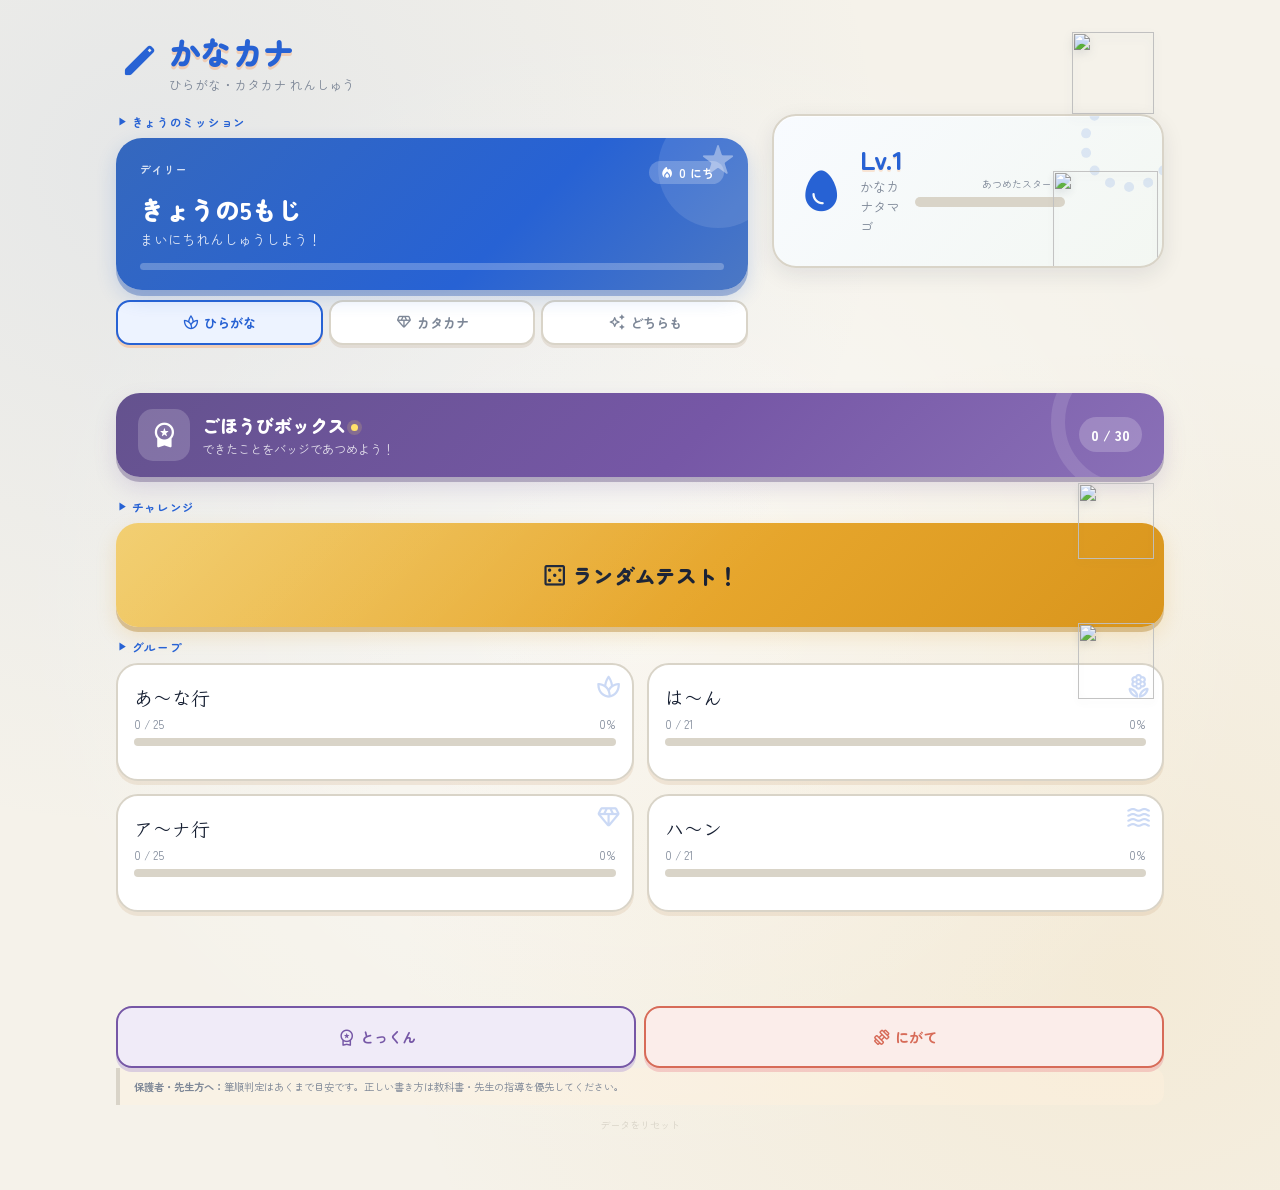
==== commit 13b432d6: "feat: use web assets and add gentle feedback navigators" ====
--- a/index.html
+++ b/index.html
@@ -432,6 +432,13 @@
 .btn-all,.ov-btn.primary { background:linear-gradient(135deg,#3568BE,#2762D4); box-shadow:0 5px 0 rgba(30,78,171,.35),0 8px 16px rgba(39,98,212,.18); }
 .daily-done-sheet { background:linear-gradient(160deg,#2F8B68 0%,#256E52 65%,#477AA8 100%); }
 
+
+/* 学習メッセージのそばに、控えめな応援キャラ */
+.game-nav-feedback { min-height:56px; display:flex; align-items:center; justify-content:center; gap:8px; margin:-2px 0 4px; pointer-events:none; }
+.game-nav-feedback img { width:52px; height:52px; object-fit:contain; animation:navFeedbackIn .25s ease both; filter:drop-shadow(0 3px 4px rgba(23,32,51,.12)); }
+@keyframes navFeedbackIn { from{opacity:0;transform:translateY(5px) scale(.88)} to{opacity:1;transform:translateY(0) scale(1)} }
+@media (min-width:760px) { .game-nav-feedback { min-height:64px; } .game-nav-feedback img { width:58px; height:58px; } }
+
 </style>
 </head>
 <body>
@@ -446,7 +453,7 @@
         <div class="title-logo-sub">ひらがな・カタカナ れんしゅう</div>
       </div>
     </div>
-    <img class="nav-character title-nav-character" src="https://tt-sensei.github.io/navi-character-/assets/characters/sora/fullbody/greeting.png" alt="" aria-hidden="true">
+    <img class="nav-character title-nav-character" src="https://tt-sensei.github.io/navi-character-/assets/web/characters/sora/fullbody/greeting.webp" alt="" aria-hidden="true">
   </div>
 
   <div class="home-learning-grid">
@@ -489,7 +496,7 @@
         <div class="lv-xp-label">あつめたスター <span id="t-nxp"></span></div>
         <div class="lv-xp-wrap"><div class="lv-xp-bar" id="t-xpbar" style="width:0%"></div></div>
       </div>
-      <img class="nav-character lv-nav-character" src="https://tt-sensei.github.io/navi-character-/assets/characters/tsuki/fullbody/thumbs-up.png" alt="" aria-hidden="true">
+      <img class="nav-character lv-nav-character" src="https://tt-sensei.github.io/navi-character-/assets/web/characters/tsuki/fullbody/thumbs-up.webp" alt="" aria-hidden="true">
     </div>
   </div>
 
@@ -504,13 +511,13 @@
   </div>
 
   <div class="random-zone">
-    <img class="nav-character zone-nav-character" src="https://tt-sensei.github.io/navi-character-/assets/characters/kai/fullbody/hint.png" alt="" aria-hidden="true">
+    <img class="nav-character zone-nav-character" src="https://tt-sensei.github.io/navi-character-/assets/web/characters/kai/fullbody/hint.webp" alt="" aria-hidden="true">
     <div class="zone-label">チャレンジ</div>
     <button class="btn-random" onclick="startRandom()"><span class="material-symbols-rounded button-icon" aria-hidden="true">casino</span>ランダムテスト！</button>
   </div>
 
   <div class="groups-zone">
-    <img class="nav-character zone-nav-character" src="https://tt-sensei.github.io/navi-character-/assets/characters/nami/fullbody/reading.png" alt="" aria-hidden="true">
+    <img class="nav-character zone-nav-character" src="https://tt-sensei.github.io/navi-character-/assets/web/characters/nami/fullbody/reading.webp" alt="" aria-hidden="true">
     <div class="zone-label">グループ</div>
     <div class="group-grid">
       <div class="group-card" onclick="openList('h1')">
@@ -596,6 +603,7 @@
     <span class="result-label" id="rb-label"></span>
   </div>
   <div class="game-msg" id="game-msg">うすいせんを なぞろう！</div>
+  <div class="game-nav-feedback" aria-hidden="true"><img id="game-nav-img" src="https://tt-sensei.github.io/navi-character-/assets/web/characters/sora/fullbody/thumbs-up.webp" alt=""></div>
   <div class="game-controls">
     <div class="ctrl-row">
       <button class="btn-sub anim" onclick="doAnime()"><span class="material-symbols-rounded" aria-hidden="true">play_arrow</span> じゅん</button>
@@ -711,7 +719,7 @@
 let reviewCount=parseInt(localStorage.getItem('km_review_count'))||0;
 let dailyCount=parseInt(localStorage.getItem('km_daily_count'))||0;
 let earnedBadges=JSON.parse(localStorage.getItem('km_badges'))||{};
-const ASSET_BASE='https://tt-sensei.github.io/edu-assets/assets/';
+const ASSET_BASE='https://tt-sensei.github.io/edu-assets/assets/web/';
 const BADGE_GROUPS=[
   {title:'できた！バッジ',items:[
     ['first-step','はじめの一歩','badges/common/first-step',()=>practiceTotal()>=1],
@@ -725,7 +733,13 @@
     ['review-master','ふくしゅう名人','badges/common/review-master',()=>reviewCount>=5],
     ['speed','チャレンジャー','badges/common/speed',()=>randomCount>=1],
     ['streak','れんぞくパワー','badges/common/streak',()=>streak>=3],
-    ['never-give-up','あきらめない心','badges/common/never-give-up',()=>Object.keys(niga).length>=1]
+    ['never-give-up','あきらめない心','badges/common/never-give-up',()=>Object.keys(niga).length>=1],
+    ['accuracy','せいかく名人','badges/common/accuracy',()=>testTotal()>=10],
+    ['growth','ぐんぐん成長','badges/common/growth',()=>practiceTotal()>=15],
+    ['discovery','はっけん名人','badges/common/discovery',()=>dailyCount>=2],
+    ['keep-going','つづける力','badges/common/keep-going',()=>streak>=5],
+    ['helper','おたすけ名人','badges/common/helper',()=>Object.keys(tokk).length>=5],
+    ['perfect','パーフェクト','badges/common/perfect',()=>testTotal()>=46]
   ]},
   {title:'エレメントバッジ',items:[
     ['fire','ファイヤー','elements/fire/level-1',()=>practiceTotal()>=1],
@@ -751,7 +765,7 @@
 function badgeCount(){return ALL_BADGES.filter(b=>earnedBadges[b.id]).length;}
 function checkBadges(){let changed=false;for(const badge of ALL_BADGES){if(!earnedBadges[badge.id]&&badge.condition()){earnedBadges[badge.id]={earnedAt:Date.now()};changed=true;}}if(changed)save();return changed;}
 function updateBadgeCard(){checkBadges();const count=badgeCount();document.getElementById('badge-card-count').textContent=`${count} / ${ALL_BADGES.length}`;document.getElementById('badge-summary-count').textContent=`${count} / ${ALL_BADGES.length}`;document.getElementById('badge-new-dot').hidden=count===0;document.getElementById('badge-card-sub').textContent=count===ALL_BADGES.length?'ぜんぶ あつめた！':'できたことをバッジであつめよう！';}
-function openBadges(){snd('click');updateBadgeCard();const gallery=document.getElementById('badge-gallery');gallery.innerHTML=BADGE_GROUPS.map(group=>`<section><div class="badge-section-title">${group.title}</div><div class="badge-grid">${group.items.map(([id,name,path])=>{const unlocked=!!earnedBadges[id];return `<div class="badge-tile${unlocked?'':' locked'}"><img src="${ASSET_BASE}${path}/badge.png" alt="${unlocked?name:'ひみつのバッジ'}" loading="lazy"><span class="badge-tile-name">${unlocked?name:'？？？'}</span></div>`;}).join('')}</div></section>`).join('');showOv('ov-badges');}
+function openBadges(){snd('click');updateBadgeCard();const gallery=document.getElementById('badge-gallery');gallery.innerHTML=BADGE_GROUPS.map(group=>`<section><div class="badge-section-title">${group.title}</div><div class="badge-grid">${group.items.map(([id,name,path])=>{const unlocked=!!earnedBadges[id];return `<div class="badge-tile${unlocked?'':' locked'}"><img src="${ASSET_BASE}${path}/badge.webp" alt="${unlocked?name:'ひみつのバッジ'}" loading="lazy"><span class="badge-tile-name">${unlocked?name:'？？？'}</span></div>`;}).join('')}</div></section>`).join('');showOv('ov-badges');}
 function dateKey(dt=new Date()){return `${dt.getFullYear()}-${String(dt.getMonth()+1).padStart(2,'0')}-${String(dt.getDate()).padStart(2,'0')}`;}
 function todayStr(){return dateKey(new Date());}
 function addDays(d,n){const [y,m,day]=d.split('-').map(Number),dt=new Date(y,m-1,day+n);return dateKey(dt);}
@@ -947,7 +961,36 @@
     showHint(currentStroke);
   }
 }
-function setMsg(t,c){const el=document.getElementById('game-msg');el.textContent=t;el.style.color=c;}
+const NAV_FEEDBACK={
+  encourage:[
+    'https://tt-sensei.github.io/navi-character-/assets/web/characters/sora/fullbody/thumbs-up.webp',
+    'https://tt-sensei.github.io/navi-character-/assets/web/characters/nami/fullbody/waving.webp',
+    'https://tt-sensei.github.io/navi-character-/assets/web/characters/saku/fullbody/heart-hands.webp'
+  ],
+  correct:[
+    'https://tt-sensei.github.io/navi-character-/assets/web/characters/kai/fullbody/correct.webp',
+    'https://tt-sensei.github.io/navi-character-/assets/web/characters/tsuki/fullbody/correct.webp',
+    'https://tt-sensei.github.io/navi-character-/assets/web/characters/riku/fullbody/correct.webp'
+  ],
+  retry:[
+    'https://tt-sensei.github.io/navi-character-/assets/web/characters/nami/fullbody/retry.webp',
+    'https://tt-sensei.github.io/navi-character-/assets/web/characters/riku/fullbody/retry.webp',
+    'https://tt-sensei.github.io/navi-character-/assets/web/characters/saku/fullbody/retry.webp'
+  ],
+  hint:[
+    'https://tt-sensei.github.io/navi-character-/assets/web/characters/kai/fullbody/hint.webp',
+    'https://tt-sensei.github.io/navi-character-/assets/web/characters/tsuki/fullbody/hint.webp'
+  ]
+};
+function setMsg(t,c){
+  const el=document.getElementById('game-msg');el.textContent=t;el.style.color=c;
+  const img=document.getElementById('game-nav-img');
+  if(!img)return;
+  const s=String(t);
+  const group=/かんぺき|いいぞ|できたよ|かけたね|せいかい|クリア/.test(s)?'correct':/もういちど|おしい|きをつけて|ながく/.test(s)?'retry':/じゅんび|なぞろう|かく むき/.test(s)?'hint':'encourage';
+  const list=NAV_FEEDBACK[group];img.src=list[Math.floor(Math.random()*list.length)];
+  img.style.animation='none';void img.offsetWidth;img.style.animation='navFeedbackIn .25s ease both';
+}
 function trackDraw(x,y){if(lastX!==null)drawLength+=Math.hypot(x-lastX,y-lastY);lastX=x;lastY=y;}
 let toastTimer=null;
 function showStrokeToast(score){const t=document.getElementById('stroke-toast');if(!t)return;const items=[{min:1,text:'かんぺき！',color:'var(--c-srs)'},{min:.67,text:'いいぞ！',color:'var(--c-practice)'},{min:0,text:'できたよ！',color:'#8A5E00'}];const{text,color}=items.find(i=>score>=i.min);t.textContent=text;t.style.color=color;t.style.animation='none';void t.offsetWidth;t.style.animation='toastIn .22s cubic-bezier(.2,1.4,.4,1) forwards';if(toastTimer)clearTimeout(toastTimer);toastTimer=setTimeout(()=>{t.style.animation='toastOut .28s ease forwards';},600);}
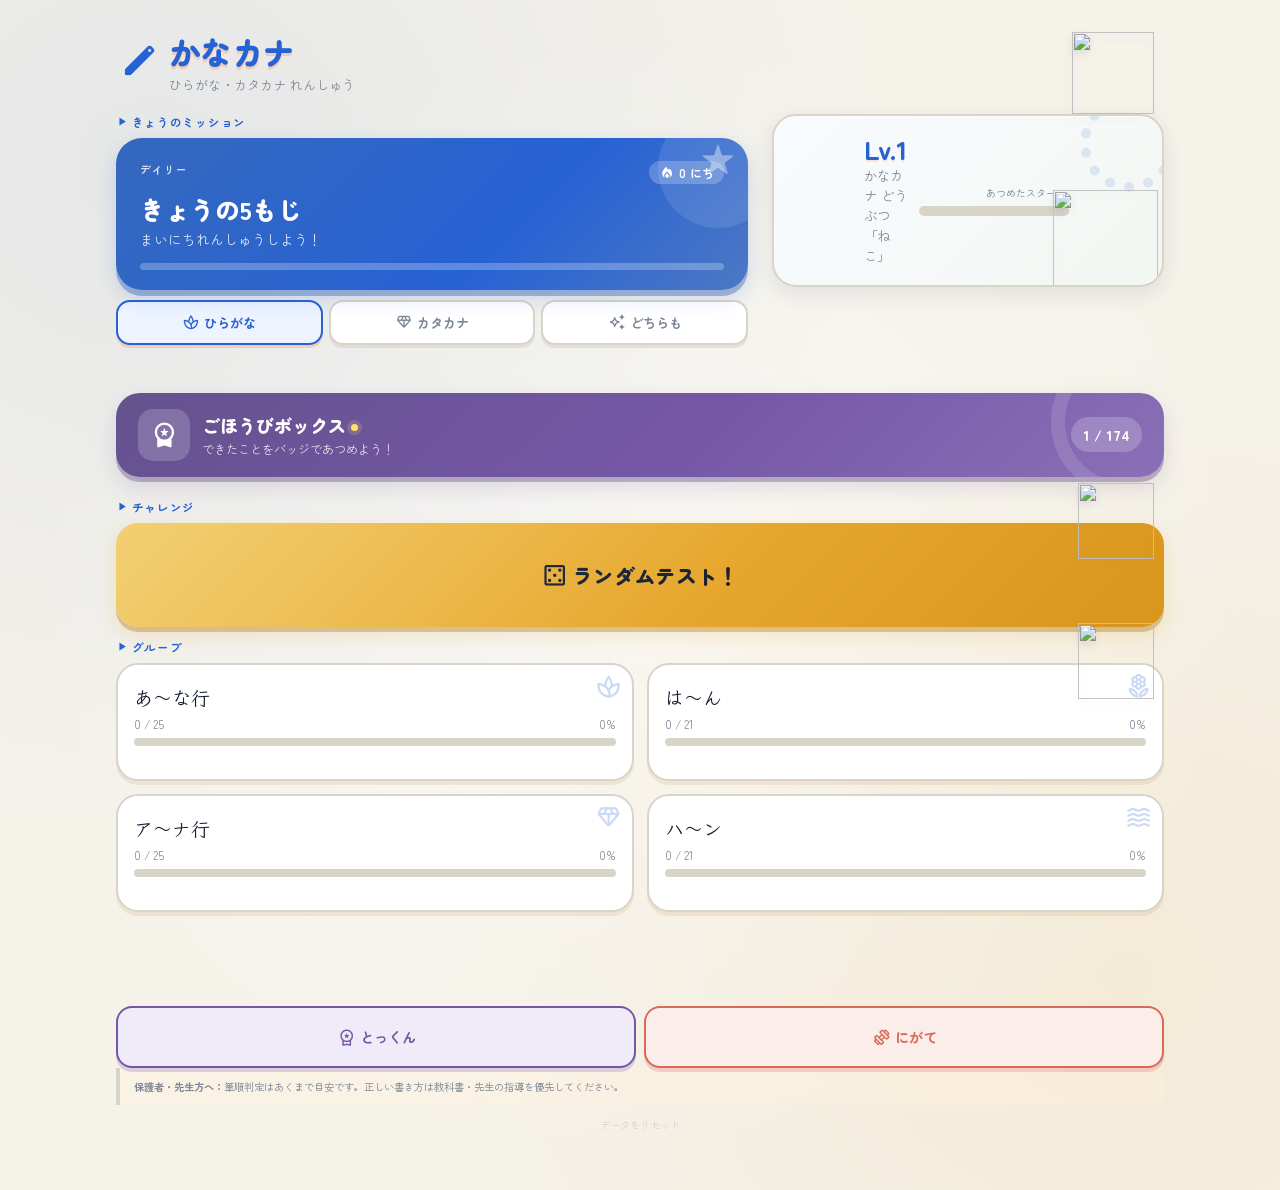
==== commit fbec4368: "150レベルのコレクション画像と解放条件をサイトへ接続" ====
--- a/index.html
+++ b/index.html
@@ -95,7 +95,7 @@
 .lv-card-full::after { content:''; position:absolute; right:-16px; top:-22px; width:78px; height:78px; border:10px dotted rgba(255,140,60,.16); border-radius:50%; animation:spin 8s linear infinite; }
 @keyframes spin { to{transform:rotate(360deg)} }
 .lv-card-left { display:flex; align-items:center; gap:12px; }
-.lv-mascot-lg { font-size:2.8rem; line-height:1; color:var(--c-action); animation:bounce 2s ease-in-out infinite; }
+.lv-mascot-lg { width:58px; height:58px; flex:none; background-repeat:no-repeat; background-position:center; background-size:contain; font-size:0; line-height:1; color:transparent; animation:bounce 2s ease-in-out infinite; }
 @keyframes bounce { 0%,100%{transform:translateY(0)} 50%{transform:translateY(-5px)} }
 .lv-card-title { font-size:1.35rem; font-weight:900; color:var(--c-action); line-height:1; text-shadow:0 2px 0 rgba(255,140,60,.2); }
 .lv-card-name { font-size:.72rem; color:var(--c-ink-dim); margin-top:3px; }
@@ -324,7 +324,7 @@
 .overlay.show { display:flex; }
 @keyframes slideUp { from{transform:translateY(36px);opacity:0} to{transform:translateY(0);opacity:1} }
 .ov-sheet { background:var(--c-surface); border-radius:28px; padding:28px 24px; text-align:center; width:calc(100% - 32px); max-width:380px; animation:slideUp .25s cubic-bezier(.2,.8,.4,1) forwards; box-shadow:0 -4px 40px rgba(0,0,0,.15); }
-.ov-emoji { font-size:3.2rem; display:block; margin-bottom:12px; color:var(--c-action); animation:emoji-pop .4s .1s cubic-bezier(.2,1.4,.4,1) both; }
+.ov-emoji { width:96px; height:96px; background-repeat:no-repeat; background-position:center; background-size:contain; font-size:0; display:block; margin:0 auto 12px; color:transparent; animation:emoji-pop .4s .1s cubic-bezier(.2,1.4,.4,1) both; }
 .ov-title { font-size:1.3rem; font-weight:900; margin-bottom:6px; color:var(--c-ink); }
 .ov-sub   { font-size:.8rem; color:var(--c-ink-dim); margin-bottom:20px; }
 .ov-btns  { display:flex; gap:8px; }
@@ -698,8 +698,7 @@
 
 const ALL_WORDS=Object.values(KANA_WORDS).flat();
 const GROUPS={h1:{total:25},h2:{total:21},k1:{total:25},k2:{total:21}};
-const TITLE_ICONS=[{lv:1,m:'egg'},{lv:5,m:'flutter_dash'},{lv:30,m:'pets'},{lv:80,m:'water'},{lv:100,m:'crown'},{lv:105,m:'cloud'},{lv:130,m:'stars'},{lv:150,m:'rocket_launch'},{lv:155,m:'auto_awesome'},{lv:180,m:'temple_buddhist'},{lv:205,m:'school'},{lv:230,m:'edit_note'},{lv:255,m:'all_inclusive'},{lv:280,m:'trophy'}];
-function getTitle(lv){let r=(typeof TITLES==='undefined'||!TITLES.length)?{lv:1,t:'かなカナタマゴ'}:TITLES[0];if(typeof TITLES!=='undefined')for(const t of TITLES){if(lv>=t.lv)r=t;else break;}let icon=TITLE_ICONS[0].m;for(const item of TITLE_ICONS){if(lv>=item.lv)icon=item.m;else break;}return{...r,m:icon};}
+function getTitle(lv){let r=(typeof TITLES==='undefined'||!TITLES.length)?{lv:1,t:'かなカナ「はじめのバッジ」',m:''}:TITLES[0];if(typeof TITLES!=='undefined')for(const t of TITLES){if(lv>=t.lv)r=t;else break;}return r;}
 let cleared=JSON.parse(localStorage.getItem('km_cleared'))||{};
 let practiceDone=JSON.parse(localStorage.getItem('km_practice_done'))||{};
 let testDone=JSON.parse(localStorage.getItem('km_test_done'))||{};
@@ -749,14 +748,9 @@
     ['light','ライト','elements/light/level-3',()=>testTotal()>=46],
     ['rainbow','レインボー','elements/rainbow/level-3',()=>streak>=7]
   ]},
-  {title:'コレクションバッジ',items:[
-    ['animal-cat','ねこコレクション','collections/animal/common/cat',()=>testTotal()>=5],
-    ['animal-rabbit','うさぎコレクション','collections/animal/common/rabbit',()=>practiceTotal()>=10],
-    ['flower-tulip','チューリップコレクション','collections/flower/common/tulip',()=>dailyCount>=1],
-    ['music-note','おんぷコレクション','collections/music/common/music-note',()=>randomCount>=1],
-    ['dino-triceratops','きょうりゅうコレクション','collections/dinosaur/common/triceratops',()=>testTotal()>=25],
-    ['fantasy-dragon','ドラゴンコレクション','collections/fantasy/common/dragon',()=>getXP().lv>=10]
-  ]}
+  {title:'コレクションバッジ',items:COLLECTION_LEVELS.map(b=>[
+    b.badgeId,b.t,b.m.split('/web/')[1].replace('/badge.webp',''),()=>getXP().lv>=b.lv
+  ])}
 ];
 const ALL_BADGES=BADGE_GROUPS.flatMap(group=>group.items.map(([id,name,path,condition])=>({id,name,path,condition,group:group.title})));
 function practiceTotal(){return Object.keys(practiceDone).length;}
@@ -790,7 +784,7 @@
 function getXP(){const x=xpTotal+bonXP;return{lv:Math.floor(x/10)+1,cur:x%10,total:x};}
 function updateTitle(){
   const{lv,cur}=getXP();const ti=getTitle(lv);
-  document.getElementById('t-mascot').textContent=ti.m;
+  const levelImage=ti.m||'';document.getElementById('t-mascot').textContent='';document.getElementById('t-mascot').style.backgroundImage=levelImage?'url("'+levelImage+'")':'';
   document.getElementById('t-lv').textContent=lv;
   document.getElementById('t-name').textContent=ti.t;
   document.getElementById('t-xpbar').style.width=`${(cur/10)*100}%`;
@@ -1132,7 +1126,7 @@
   const oldLv=getXP().lv;
   if(curMode==='test'){testDone[curQ.char]=true;cleared[curQ.char]=true;srsInit(curQ.char);}
   xpTotal+=stars;save();updateBadgeCard();const newLv=getXP().lv;
-  if(newLv>oldLv){setTimeout(()=>{const ti=getTitle(newLv);document.getElementById('lv-mascot').textContent=ti.m;document.getElementById('lv-num').textContent=newLv;document.getElementById('lv-name').textContent=ti.t;showOv('ov-lv');},900);return;}
+  if(newLv>oldLv){setTimeout(()=>{const ti=getTitle(newLv);document.getElementById('lv-mascot').textContent='';document.getElementById('lv-mascot').style.backgroundImage=ti.m?'url("'+ti.m+'")':'';document.getElementById('lv-num').textContent=newLv;document.getElementById('lv-name').textContent=ti.t;showOv('ov-lv');},900);return;}
   if(curMode==='srs'){document.getElementById('srs-eval').classList.add('show');return;}
   setTimeout(()=>doNext(),1800);
 }
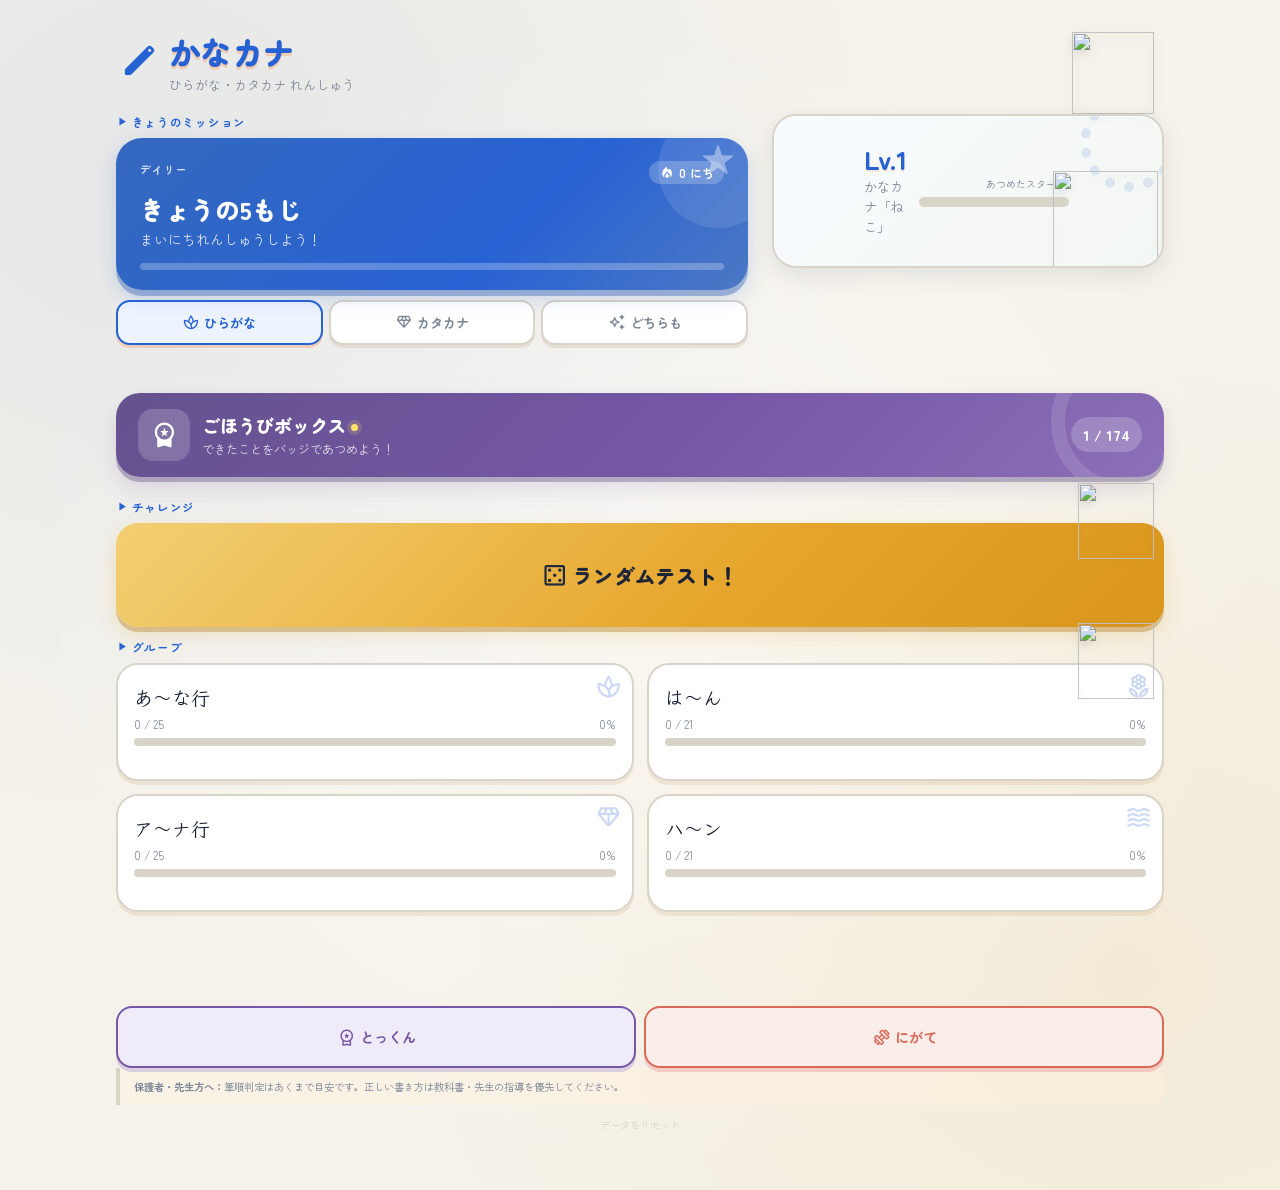
==== commit 9254b358: "集めたスターを安定した星記号表示へ変更" ====
--- a/index.html
+++ b/index.html
@@ -100,6 +100,7 @@
 .lv-card-title { font-size:1.35rem; font-weight:900; color:var(--c-action); line-height:1; text-shadow:0 2px 0 rgba(255,140,60,.2); }
 .lv-card-name { font-size:.72rem; color:var(--c-ink-dim); margin-top:3px; }
 .lv-card-right { text-align:right; flex-shrink:0; }
+.star-mark { display:inline-block; color:#FFB347; font-family:inherit; font-size:1.05em; line-height:1; margin-right:1px; }
 .lv-xp-label { font-size:.62rem; color:var(--c-ink-dim); margin-bottom:5px; }
 .lv-xp-wrap { width:100px; height:8px; background:var(--c-border); border-radius:var(--r-pill); overflow:hidden; }
 .lv-xp-bar { height:100%; background:linear-gradient(90deg,#FFB347,#FF7B2F); border-radius:var(--r-pill); transition:width .5s; }
@@ -788,7 +789,7 @@
   document.getElementById('t-lv').textContent=lv;
   document.getElementById('t-name').textContent=ti.t;
   document.getElementById('t-xpbar').style.width=`${(cur/10)*100}%`;
-  document.getElementById('t-nxp').innerHTML=cur?'<span class="material-symbols-rounded filled" aria-hidden="true">star</span>'.repeat(cur):'－';
+  document.getElementById('t-nxp').innerHTML=cur?'<span class="star-mark" aria-hidden="true">★</span>'.repeat(cur):'－';
   for(const g of Object.keys(GROUPS)){const total=GROUPS[g].total,done=KANA_WORDS[g].filter(w=>testDone[w.char]).length,pct=Math.round(done/total*100);document.getElementById(`gp-${g}`).textContent=`${done} / ${total}`;document.getElementById(`gpct-${g}`).textContent=`${pct}%`;document.getElementById(`gbar-${g}`).style.width=`${pct}%`;}
   updateDailyBanner();
   updateBadgeCard();
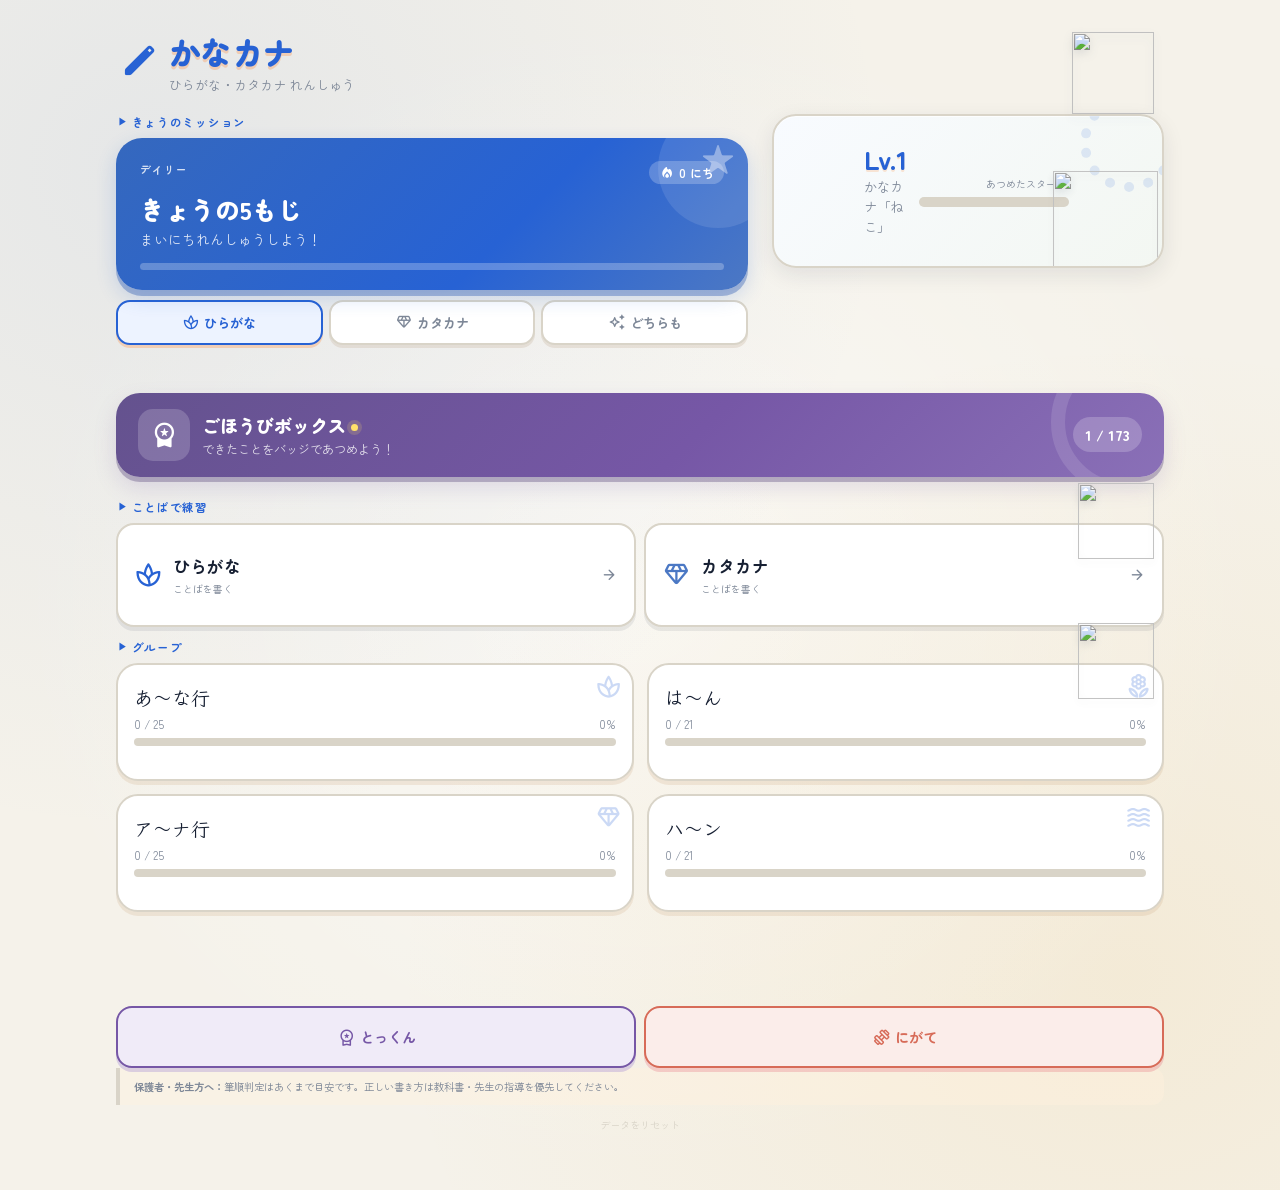
==== commit 56c08d1a: "ランダムテストを整理してことば練習を追加" ====
--- a/index.html
+++ b/index.html
@@ -440,6 +440,11 @@
 @keyframes navFeedbackIn { from{opacity:0;transform:translateY(5px) scale(.88)} to{opacity:1;transform:translateY(0) scale(1)} }
 @media (min-width:760px) { .game-nav-feedback { min-height:64px; } .game-nav-feedback img { width:58px; height:58px; } }
 
+
+/* ことば練習 */
+.word-practice-zone{position:relative}.word-practice-card{display:grid;grid-template-columns:1fr 1fr;gap:8px}.word-practice-btn{min-height:92px;display:flex;align-items:center;gap:10px;padding:13px 12px;border:2px solid var(--c-border);border-radius:18px;background:var(--c-surface);color:var(--c-ink);text-decoration:none;box-shadow:0 4px 0 rgba(23,32,51,.08);transition:transform .12s,box-shadow .12s}.word-practice-btn:active{transform:translateY(3px);box-shadow:none}.word-practice-btn>.material-symbols-rounded:first-child{font-size:1.8rem;color:var(--c-action)}.word-practice-btn.kata>.material-symbols-rounded:first-child{color:var(--c-done)}.word-practice-btn span:nth-child(2){flex:1;min-width:0}.word-practice-btn strong{display:block;font-size:.95rem}.word-practice-btn small{display:block;margin-top:3px;color:var(--c-ink-dim);font-size:.62rem}.word-practice-btn .arrow{font-size:1.15rem;color:var(--c-ink-dim)}
+@media (min-width:760px){#scr-title .word-practice-btn{min-height:104px;padding:16px}#scr-title .word-practice-btn strong{font-size:1.05rem}}
+
 </style>
 </head>
 <body>
@@ -497,7 +502,7 @@
         <div class="lv-xp-label">あつめたスター <span id="t-nxp"></span></div>
         <div class="lv-xp-wrap"><div class="lv-xp-bar" id="t-xpbar" style="width:0%"></div></div>
       </div>
-      <img class="nav-character lv-nav-character" src="https://tt-sensei.github.io/navi-character-/assets/web/characters/tsuki/fullbody/thumbs-up.webp" alt="" aria-hidden="true">
+      <img class="nav-character lv-nav-character" src="https://tt-sensei.github.io/navi-character-/assets/web/characters/tsuki/fullbody/correct.webp" alt="" aria-hidden="true">
     </div>
   </div>
 
@@ -511,10 +516,13 @@
     </button>
   </div>
 
-  <div class="random-zone">
+  <div class="random-zone word-practice-zone">
     <img class="nav-character zone-nav-character" src="https://tt-sensei.github.io/navi-character-/assets/web/characters/kai/fullbody/hint.webp" alt="" aria-hidden="true">
-    <div class="zone-label">チャレンジ</div>
-    <button class="btn-random" onclick="startRandom()"><span class="material-symbols-rounded button-icon" aria-hidden="true">casino</span>ランダムテスト！</button>
+    <div class="zone-label">ことばで練習</div>
+    <div class="word-practice-card">
+      <a class="word-practice-btn hira" href="kotoba.html?type=hira"><span class="material-symbols-rounded" aria-hidden="true">spa</span><span><strong>ひらがな</strong><small>ことばを書く</small></span><span class="material-symbols-rounded arrow" aria-hidden="true">arrow_forward</span></a>
+      <a class="word-practice-btn kata" href="kotoba.html?type=kata"><span class="material-symbols-rounded" aria-hidden="true">diamond</span><span><strong>カタカナ</strong><small>ことばを書く</small></span><span class="material-symbols-rounded arrow" aria-hidden="true">arrow_forward</span></a>
+    </div>
   </div>
 
   <div class="groups-zone">
@@ -636,15 +644,6 @@
     <button class="lv-btn" onclick="closeOv('ov-lv');doNext()">やったー！</button>
   </div>
 </div>
-<!-- ov: ランダム完了 -->
-<div class="overlay" id="ov-rc">
-  <div class="ov-sheet">
-    <span class="ov-emoji material-symbols-rounded filled">celebration</span>
-    <div class="ov-title">テストクリア！</div>
-    <div class="ov-sub">ボーナス +10XP ゲット！</div>
-    <div class="ov-btns"><button class="ov-btn primary" onclick="closeOv('ov-rc');showScreen('scr-title')">ホームへ</button></div>
-  </div>
-</div>
 <!-- ov: デイリー完了 -->
 <div class="overlay" id="ov-daily">
   <div class="daily-done-sheet">
@@ -715,7 +714,6 @@
 let streak=parseInt(localStorage.getItem('km_streak'))||0;
 let lastStreakDate=localStorage.getItem('km_streakdate')||'';
 let dailyKind=localStorage.getItem('km_dailykind')||'hira';
-let randomCount=parseInt(localStorage.getItem('km_random_count'))||0;
 let reviewCount=parseInt(localStorage.getItem('km_review_count'))||0;
 let dailyCount=parseInt(localStorage.getItem('km_daily_count'))||0;
 let earnedBadges=JSON.parse(localStorage.getItem('km_badges'))||{};
@@ -731,7 +729,6 @@
     ['steady-progress','こつこつ名人','badges/common/steady-progress',()=>testTotal()>=46],
     ['mission-complete','ミッション達成','badges/common/mission-complete',()=>dailyCount>=1],
     ['review-master','ふくしゅう名人','badges/common/review-master',()=>reviewCount>=5],
-    ['speed','チャレンジャー','badges/common/speed',()=>randomCount>=1],
     ['streak','れんぞくパワー','badges/common/streak',()=>streak>=3],
     ['never-give-up','あきらめない心','badges/common/never-give-up',()=>Object.keys(niga).length>=1],
     ['accuracy','せいかく名人','badges/common/accuracy',()=>testTotal()>=10],
@@ -756,7 +753,7 @@
 const ALL_BADGES=BADGE_GROUPS.flatMap(group=>group.items.map(([id,name,path,condition])=>({id,name,path,condition,group:group.title})));
 function practiceTotal(){return Object.keys(practiceDone).length;}
 function testTotal(){return Object.keys(testDone).length;}
-function save(){localStorage.setItem('km_cleared',JSON.stringify(testDone));localStorage.setItem('km_practice_done',JSON.stringify(practiceDone));localStorage.setItem('km_test_done',JSON.stringify(testDone));localStorage.setItem('km_tokk',JSON.stringify(tokk));localStorage.setItem('km_niga',JSON.stringify(niga));localStorage.setItem('km_bonxp',bonXP);localStorage.setItem('km_xp',xpTotal);localStorage.setItem('km_mist',JSON.stringify(mistCnt));localStorage.setItem('km_srs',JSON.stringify(srsData));localStorage.setItem('km_daily',JSON.stringify(dailyState));localStorage.setItem('km_streak',streak);localStorage.setItem('km_streakdate',lastStreakDate);localStorage.setItem('km_dailykind',dailyKind);localStorage.setItem('km_random_count',randomCount);localStorage.setItem('km_review_count',reviewCount);localStorage.setItem('km_daily_count',dailyCount);localStorage.setItem('km_badges',JSON.stringify(earnedBadges));}
+function save(){localStorage.setItem('km_cleared',JSON.stringify(testDone));localStorage.setItem('km_practice_done',JSON.stringify(practiceDone));localStorage.setItem('km_test_done',JSON.stringify(testDone));localStorage.setItem('km_tokk',JSON.stringify(tokk));localStorage.setItem('km_niga',JSON.stringify(niga));localStorage.setItem('km_bonxp',bonXP);localStorage.setItem('km_xp',xpTotal);localStorage.setItem('km_mist',JSON.stringify(mistCnt));localStorage.setItem('km_srs',JSON.stringify(srsData));localStorage.setItem('km_daily',JSON.stringify(dailyState));localStorage.setItem('km_streak',streak);localStorage.setItem('km_streakdate',lastStreakDate);localStorage.setItem('km_dailykind',dailyKind);localStorage.setItem('km_review_count',reviewCount);localStorage.setItem('km_daily_count',dailyCount);localStorage.setItem('km_badges',JSON.stringify(earnedBadges));}
 function badgeCount(){return ALL_BADGES.filter(b=>earnedBadges[b.id]).length;}
 function checkBadges(){let changed=false;for(const badge of ALL_BADGES){if(!earnedBadges[badge.id]&&badge.condition()){earnedBadges[badge.id]={earnedAt:Date.now()};changed=true;}}if(changed)save();return changed;}
 function updateBadgeCard(){checkBadges();const count=badgeCount();document.getElementById('badge-card-count').textContent=`${count} / ${ALL_BADGES.length}`;document.getElementById('badge-summary-count').textContent=`${count} / ${ALL_BADGES.length}`;document.getElementById('badge-new-dot').hidden=count===0;document.getElementById('badge-card-sub').textContent=count===ALL_BADGES.length?'ぜんぶ あつめた！':'できたことをバッジであつめよう！';}
@@ -807,9 +804,9 @@
   const due=getDueChars();const sc=document.getElementById('srs-card');
   if(due.length>0&&!completed){sc.style.display='flex';document.getElementById('srs-count').textContent=due.length+'こ';}else{sc.style.display='none';}
 }
-let queue=[],qIdx=0,curQ=null,curMode='practice',isRandom=false,curGroup='h1',practiceRound=1;
-function startDaily(){initDaily();if(dailyState.completed){return;}snd('click');const words=getDailyWords();if(!words.length)return;curMode='daily';isRandom=false;queue=[...words];qIdx=0;setModePip('daily');showScreen('scr-game',loadQ);}
-function startSRS(){snd('click');const due=getDueChars();if(!due.length){alert('ふくしゅうはありません');return;}curMode='srs';isRandom=false;queue=due.sort(()=>Math.random()-.5).slice(0,10);qIdx=0;setModePip('srs');showScreen('scr-game',loadQ);}
+let queue=[],qIdx=0,curQ=null,curMode='practice',curGroup='h1',practiceRound=1;
+function startDaily(){initDaily();if(dailyState.completed){return;}snd('click');const words=getDailyWords();if(!words.length)return;curMode='daily';queue=[...words];qIdx=0;setModePip('daily');showScreen('scr-game',loadQ);}
+function startSRS(){snd('click');const due=getDueChars();if(!due.length){alert('ふくしゅうはありません');return;}curMode='srs';queue=due.sort(()=>Math.random()-.5).slice(0,10);qIdx=0;setModePip('srs');showScreen('scr-game',loadQ);}
 function setModePip(mode){const pip=document.getElementById('mode-pip');const labels={practice:'れんしゅう',test:'テスト',daily:'デイリー',srs:'ふくしゅう',tokkun:'とっくん',nigate:'にがて'};pip.textContent=labels[mode]||mode;pip.className='mode-pip'+(mode==='daily'?' daily':mode==='srs'?' srs':mode==='test'?' test':'');}
 let listMode='practice';
 function openList(g){snd('click');curGroup=g;const labels={h1:'あ〜な行',h2:'は〜ん',k1:'ア〜ナ行',k2:'ハ〜ン'};document.getElementById('list-title').textContent=labels[g];listMode='practice';updateListModeBtns();renderKanaGrid();showScreen('scr-list');}
@@ -824,22 +821,14 @@
     if(hasTest||hasPractice){const mark=document.createElement('div');mark.className='k-done-mark';mark.innerHTML='<svg viewBox="0 0 8 8" width="8" height="8"><polyline points="1,4 3,6 7,2" fill="none" stroke="white" stroke-width="1.5" stroke-linecap="round" stroke-linejoin="round"/></svg>';card.appendChild(mark);}
     if(srs&&!isDue){const tag=document.createElement('div');tag.className='k-srs-tag';const days=Math.round((new Date(srs.due)-new Date(today))/86400000);tag.textContent=days<=0?'きょう':days+'日後';card.appendChild(tag);}
     card.appendChild(document.createTextNode(w.char));
-    card.onclick=()=>{snd('click');curMode=listMode;practiceRound=1;queue=KANA_WORDS[curGroup].slice(KANA_WORDS[curGroup].indexOf(w));qIdx=0;isRandom=false;setModePip(curMode);showScreen('scr-game',loadQ);};
+    card.onclick=()=>{snd('click');curMode=listMode;practiceRound=1;queue=KANA_WORDS[curGroup].slice(KANA_WORDS[curGroup].indexOf(w));qIdx=0;setModePip(curMode);showScreen('scr-game',loadQ);};
     grid.appendChild(card);
   });
 }
-function startAll(){snd('click');curMode=listMode;practiceRound=1;queue=[...KANA_WORDS[curGroup]];if(!queue.length){alert('もじが ありません');return;}qIdx=0;isRandom=false;setModePip(curMode);showScreen('scr-game',loadQ);}
-function startSpecial(m){snd('click');curMode=m;const list=Object.keys(GROUPS).flatMap(g=>KANA_WORDS[g].filter(w=>m==='tokkun'?tokk[w.char]:niga[w.char]));if(!list.length){alert('もじが ありません');return;}queue=list;qIdx=0;isRandom=false;setModePip(curMode);showScreen('scr-game',loadQ);}
-function startRandom(){snd('click');curMode='test';isRandom=true;queue=ALL_WORDS.sort(()=>Math.random()-.5).slice(0,10);if(!queue.length){alert('もじが ありません');return;}qIdx=0;setModePip('test');showScreen('scr-game',loadQ);}
-function showScreen(id,cb){
-  window.scrollTo(0,0);
-  document.querySelectorAll('.screen').forEach(s=>s.classList.remove('active'));
-  document.getElementById(id).classList.add('active');
-  if(id==='scr-title'){updateTitle();if(cb)cb();}
-  else if(id==='scr-game'){requestAnimationFrame(()=>requestAnimationFrame(()=>{resizeCanvas();if(cb)cb();}));}
-  else{if(cb)cb();}
-}
-function goBack(){animating=false;if(isRandom||['tokkun','nigate','daily','srs'].includes(curMode))showScreen('scr-title');else{renderKanaGrid();showScreen('scr-list');}}
+function startAll(){snd('click');curMode=listMode;practiceRound=1;queue=[...KANA_WORDS[curGroup]];if(!queue.length){alert('もじが ありません');return;}qIdx=0;setModePip(curMode);showScreen('scr-game',loadQ);}
+function startSpecial(m){snd('click');curMode=m;const list=Object.keys(GROUPS).flatMap(g=>KANA_WORDS[g].filter(w=>m==='tokkun'?tokk[w.char]:niga[w.char]));if(!list.length){alert('もじが ありません');return;}queue=list;qIdx=0;setModePip(curMode);showScreen('scr-game',loadQ);}
+
+function goBack(){animating=false;if(['tokkun','nigate','daily','srs'].includes(curMode))showScreen('scr-title');else{renderKanaGrid();showScreen('scr-list');}}
 function resizeCanvas(){
   const wrap=document.getElementById('canvas-wrap');
   if(!wrap)return;
@@ -1132,12 +1121,12 @@
   setTimeout(()=>doNext(),1800);
 }
 function continuePracticeQueue(){closeOv('ov-practice');qIdx++;if(qIdx<queue.length){practiceRound=1;loadQ();return;}renderKanaGrid();showScreen('scr-list');}
-function startUnlockedTest(){const word=curQ;closeOv('ov-practice');curMode='test';practiceRound=1;queue=[word];qIdx=0;isRandom=false;setModePip('test');showScreen('scr-game',loadQ);}
-function doNext(){qIdx++;if(qIdx<queue.length){loadQ();return;}if(curMode==='daily'){dailyState.done=[...dailyState.chars];dailyState.completed=true;dailyCount++;const today=todayStr(),yesterday=addDays(today,-1);if(lastStreakDate===yesterday||lastStreakDate===today){if(lastStreakDate!==today)streak++;}else{streak=1;}lastStreakDate=today;bonXP+=5;save();updateBadgeCard();document.getElementById('ov-streak').textContent=streak;showOv('ov-daily');return;}if(isRandom){randomCount++;bonXP+=10;save();updateBadgeCard();showOv('ov-rc');return;}snd('levelup');if(['tokkun','nigate','srs'].includes(curMode))showScreen('scr-title');else{renderKanaGrid();showScreen('scr-list');}}
+function startUnlockedTest(){const word=curQ;closeOv('ov-practice');curMode='test';practiceRound=1;queue=[word];qIdx=0;setModePip('test');showScreen('scr-game',loadQ);}
+function doNext(){qIdx++;if(qIdx<queue.length){loadQ();return;}if(curMode==='daily'){dailyState.done=[...dailyState.chars];dailyState.completed=true;dailyCount++;const today=todayStr(),yesterday=addDays(today,-1);if(lastStreakDate===yesterday||lastStreakDate===today){if(lastStreakDate!==today)streak++;}else{streak=1;}lastStreakDate=today;bonXP+=5;save();updateBadgeCard();document.getElementById('ov-streak').textContent=streak;showOv('ov-daily');return;}snd('levelup');if(['tokkun','nigate','srs'].includes(curMode))showScreen('scr-title');else{renderKanaGrid();showScreen('scr-list');}}
 function doRetry(){currentStroke=0;drawing=false;drawLength=0;lastX=null;lastY=null;userPts=[];sparkles=[];isSparkling=false;resetStrokeScores();userDrawRecord=[];currentStrokePts=[];stopStartDot();document.getElementById('srs-eval').classList.remove('show');document.getElementById('hanamaru-layer').innerHTML='';document.getElementById('canvas-ov').style.opacity='0';hideResultBanner();ctxFx.clearRect(0,0,cW,cW);ctxDr.clearRect(0,0,cW,cW);const isTest=(curMode==='test');setMsg(getRoundMessage(),isTest?'var(--c-action)':'var(--c-practice)');if(strokes.length)startStartDot();}
 function showOv(id){document.getElementById(id).classList.add('show');}
 function closeOv(id){document.getElementById(id).classList.remove('show');}
-function doReset(){localStorage.clear();cleared={};practiceDone={};testDone={};tokk={};niga={};bonXP=0;xpTotal=0;mistCnt={};srsData={};dailyState={date:'',chars:[],done:[],completed:false};streak=0;lastStreakDate='';randomCount=0;reviewCount=0;dailyCount=0;earnedBadges={};updateTitle();}
+function doReset(){localStorage.clear();cleared={};practiceDone={};testDone={};tokk={};niga={};bonXP=0;xpTotal=0;mistCnt={};srsData={};dailyState={date:'',chars:[],done:[],completed:false};streak=0;lastStreakDate='';reviewCount=0;dailyCount=0;earnedBadges={};updateTitle();}
 window.addEventListener('resize',()=>{if(document.getElementById('scr-game').classList.contains('active')){requestAnimationFrame(()=>{resizeCanvas();const newW=document.getElementById('canvas-wrap').offsetWidth;if(newW>0&&newW!==cW)initCanvas();});}});
 let AC;
 function snd(t){try{if(!AC)AC=new(window.AudioContext||window.webkitAudioContext)();if(AC.state==='suspended')AC.resume();const now=AC.currentTime;const o=(f,w,d,v=.1,s=now)=>{const os=AC.createOscillator(),g=AC.createGain();os.type=w;os.frequency.setValueAtTime(f,s);g.gain.setValueAtTime(v,s);g.gain.exponentialRampToValueAtTime(.01,s+d);os.connect(g);g.connect(AC.destination);os.start(s);os.stop(s+d);};if(t==='stroke'){o(520,'sine',.06,.18,now);o(1040,'sine',.18,.13,now+.04);o(1560,'sine',.12,.06,now+.09);}else if(t==='error')o(200,'sawtooth',.25,.15);else if(t==='click')o(500,'triangle',.1,.08);else if(t==='complete')[[0,880,.08,.18],[.07,1108,.08,.15],[.13,1318,.1,.15],[.2,1760,.18,.12],[.28,2093,.15,.1],[.33,1760,.12,.08]].forEach(([off,f,d,v])=>o(f,'sine',d,v,now+off));else if(t==='levelup')[[0,523,.12],[.1,659,.12],[.2,784,.12],[.3,1047,.35]].forEach(([off,f,d])=>o(f,'triangle',d,.2,now+off));}catch(e){}}
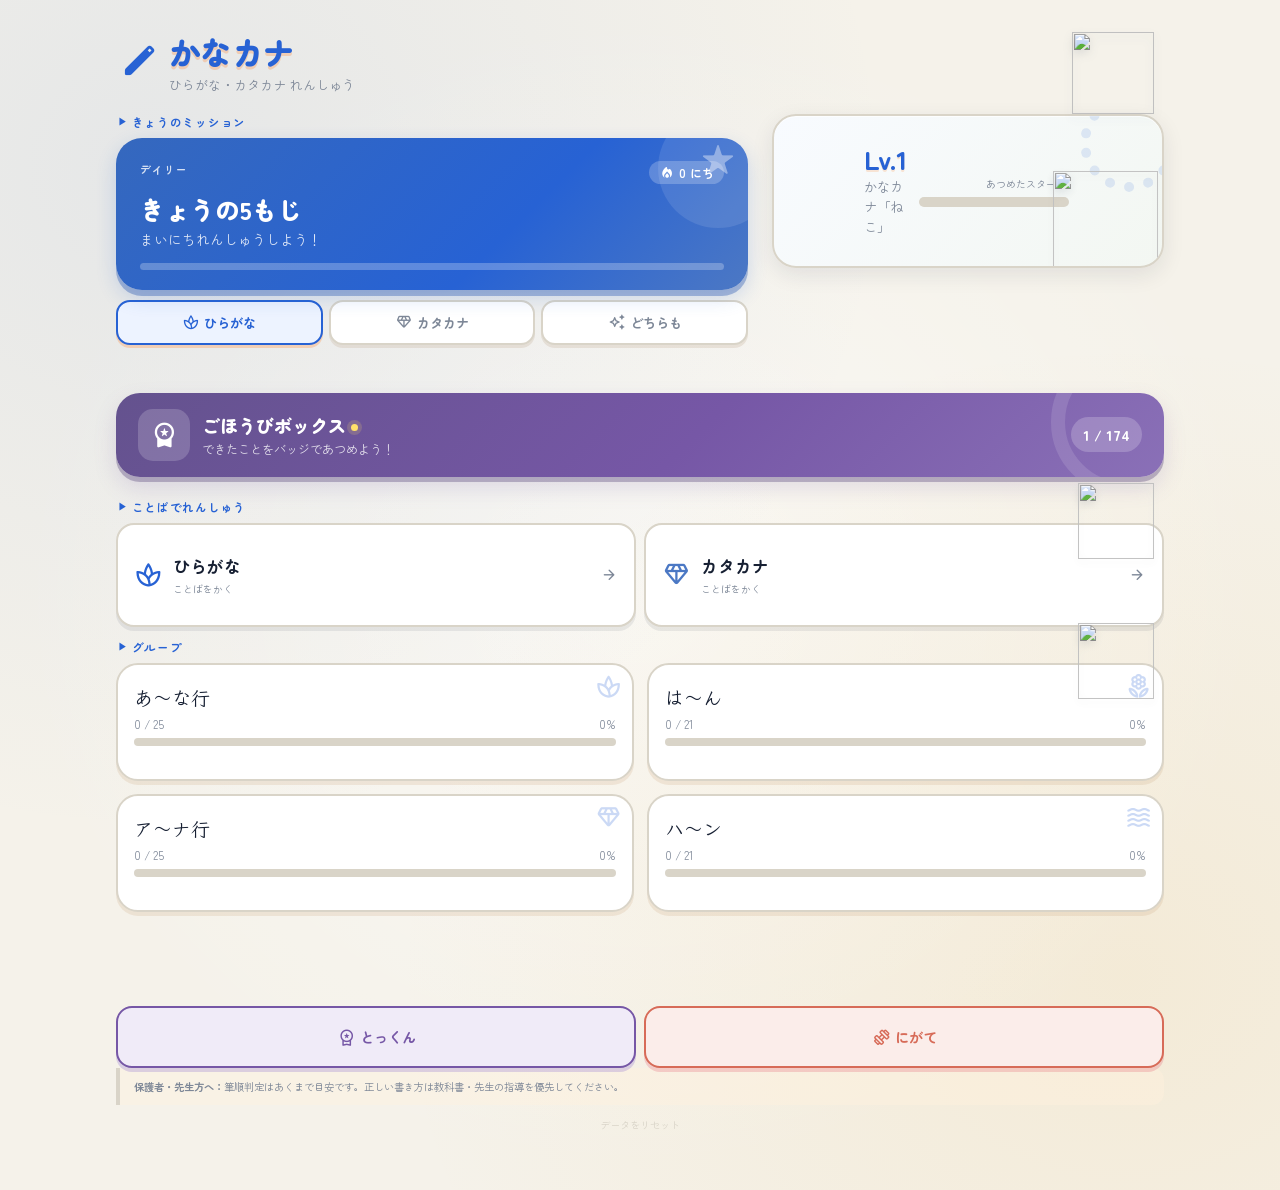
==== commit 140e59e3: "ことば練習だけを追加してインデックスを復旧" ====
--- a/index.html
+++ b/index.html
@@ -441,10 +441,9 @@
 @media (min-width:760px) { .game-nav-feedback { min-height:64px; } .game-nav-feedback img { width:58px; height:58px; } }
 
 
-/* ことば練習 */
+/* ことばでれんしゅう */
 .word-practice-zone{position:relative}.word-practice-card{display:grid;grid-template-columns:1fr 1fr;gap:8px}.word-practice-btn{min-height:92px;display:flex;align-items:center;gap:10px;padding:13px 12px;border:2px solid var(--c-border);border-radius:18px;background:var(--c-surface);color:var(--c-ink);text-decoration:none;box-shadow:0 4px 0 rgba(23,32,51,.08);transition:transform .12s,box-shadow .12s}.word-practice-btn:active{transform:translateY(3px);box-shadow:none}.word-practice-btn>.material-symbols-rounded:first-child{font-size:1.8rem;color:var(--c-action)}.word-practice-btn.kata>.material-symbols-rounded:first-child{color:var(--c-done)}.word-practice-btn span:nth-child(2){flex:1;min-width:0}.word-practice-btn strong{display:block;font-size:.95rem}.word-practice-btn small{display:block;margin-top:3px;color:var(--c-ink-dim);font-size:.62rem}.word-practice-btn .arrow{font-size:1.15rem;color:var(--c-ink-dim)}
 @media (min-width:760px){#scr-title .word-practice-btn{min-height:104px;padding:16px}#scr-title .word-practice-btn strong{font-size:1.05rem}}
-
 </style>
 </head>
 <body>
@@ -518,10 +517,10 @@
 
   <div class="random-zone word-practice-zone">
     <img class="nav-character zone-nav-character" src="https://tt-sensei.github.io/navi-character-/assets/web/characters/kai/fullbody/hint.webp" alt="" aria-hidden="true">
-    <div class="zone-label">ことばで練習</div>
+    <div class="zone-label">ことばでれんしゅう</div>
     <div class="word-practice-card">
-      <a class="word-practice-btn hira" href="kotoba.html?type=hira"><span class="material-symbols-rounded" aria-hidden="true">spa</span><span><strong>ひらがな</strong><small>ことばを書く</small></span><span class="material-symbols-rounded arrow" aria-hidden="true">arrow_forward</span></a>
-      <a class="word-practice-btn kata" href="kotoba.html?type=kata"><span class="material-symbols-rounded" aria-hidden="true">diamond</span><span><strong>カタカナ</strong><small>ことばを書く</small></span><span class="material-symbols-rounded arrow" aria-hidden="true">arrow_forward</span></a>
+      <a class="word-practice-btn hira" href="kotoba.html?type=hira"><span class="material-symbols-rounded" aria-hidden="true">spa</span><span><strong>ひらがな</strong><small>ことばをかく</small></span><span class="material-symbols-rounded arrow" aria-hidden="true">arrow_forward</span></a>
+      <a class="word-practice-btn kata" href="kotoba.html?type=kata"><span class="material-symbols-rounded" aria-hidden="true">diamond</span><span><strong>カタカナ</strong><small>ことばをかく</small></span><span class="material-symbols-rounded arrow" aria-hidden="true">arrow_forward</span></a>
     </div>
   </div>
 
@@ -644,6 +643,15 @@
     <button class="lv-btn" onclick="closeOv('ov-lv');doNext()">やったー！</button>
   </div>
 </div>
+<!-- ov: ランダム完了 -->
+<div class="overlay" id="ov-rc">
+  <div class="ov-sheet">
+    <span class="ov-emoji material-symbols-rounded filled">celebration</span>
+    <div class="ov-title">テストクリア！</div>
+    <div class="ov-sub">ボーナス +10XP ゲット！</div>
+    <div class="ov-btns"><button class="ov-btn primary" onclick="closeOv('ov-rc');showScreen('scr-title')">ホームへ</button></div>
+  </div>
+</div>
 <!-- ov: デイリー完了 -->
 <div class="overlay" id="ov-daily">
   <div class="daily-done-sheet">
@@ -714,6 +722,7 @@
 let streak=parseInt(localStorage.getItem('km_streak'))||0;
 let lastStreakDate=localStorage.getItem('km_streakdate')||'';
 let dailyKind=localStorage.getItem('km_dailykind')||'hira';
+let randomCount=parseInt(localStorage.getItem('km_random_count'))||0;
 let reviewCount=parseInt(localStorage.getItem('km_review_count'))||0;
 let dailyCount=parseInt(localStorage.getItem('km_daily_count'))||0;
 let earnedBadges=JSON.parse(localStorage.getItem('km_badges'))||{};
@@ -729,6 +738,7 @@
     ['steady-progress','こつこつ名人','badges/common/steady-progress',()=>testTotal()>=46],
     ['mission-complete','ミッション達成','badges/common/mission-complete',()=>dailyCount>=1],
     ['review-master','ふくしゅう名人','badges/common/review-master',()=>reviewCount>=5],
+    ['speed','チャレンジャー','badges/common/speed',()=>randomCount>=1],
     ['streak','れんぞくパワー','badges/common/streak',()=>streak>=3],
     ['never-give-up','あきらめない心','badges/common/never-give-up',()=>Object.keys(niga).length>=1],
     ['accuracy','せいかく名人','badges/common/accuracy',()=>testTotal()>=10],
@@ -753,7 +763,7 @@
 const ALL_BADGES=BADGE_GROUPS.flatMap(group=>group.items.map(([id,name,path,condition])=>({id,name,path,condition,group:group.title})));
 function practiceTotal(){return Object.keys(practiceDone).length;}
 function testTotal(){return Object.keys(testDone).length;}
-function save(){localStorage.setItem('km_cleared',JSON.stringify(testDone));localStorage.setItem('km_practice_done',JSON.stringify(practiceDone));localStorage.setItem('km_test_done',JSON.stringify(testDone));localStorage.setItem('km_tokk',JSON.stringify(tokk));localStorage.setItem('km_niga',JSON.stringify(niga));localStorage.setItem('km_bonxp',bonXP);localStorage.setItem('km_xp',xpTotal);localStorage.setItem('km_mist',JSON.stringify(mistCnt));localStorage.setItem('km_srs',JSON.stringify(srsData));localStorage.setItem('km_daily',JSON.stringify(dailyState));localStorage.setItem('km_streak',streak);localStorage.setItem('km_streakdate',lastStreakDate);localStorage.setItem('km_dailykind',dailyKind);localStorage.setItem('km_review_count',reviewCount);localStorage.setItem('km_daily_count',dailyCount);localStorage.setItem('km_badges',JSON.stringify(earnedBadges));}
+function save(){localStorage.setItem('km_cleared',JSON.stringify(testDone));localStorage.setItem('km_practice_done',JSON.stringify(practiceDone));localStorage.setItem('km_test_done',JSON.stringify(testDone));localStorage.setItem('km_tokk',JSON.stringify(tokk));localStorage.setItem('km_niga',JSON.stringify(niga));localStorage.setItem('km_bonxp',bonXP);localStorage.setItem('km_xp',xpTotal);localStorage.setItem('km_mist',JSON.stringify(mistCnt));localStorage.setItem('km_srs',JSON.stringify(srsData));localStorage.setItem('km_daily',JSON.stringify(dailyState));localStorage.setItem('km_streak',streak);localStorage.setItem('km_streakdate',lastStreakDate);localStorage.setItem('km_dailykind',dailyKind);localStorage.setItem('km_random_count',randomCount);localStorage.setItem('km_review_count',reviewCount);localStorage.setItem('km_daily_count',dailyCount);localStorage.setItem('km_badges',JSON.stringify(earnedBadges));}
 function badgeCount(){return ALL_BADGES.filter(b=>earnedBadges[b.id]).length;}
 function checkBadges(){let changed=false;for(const badge of ALL_BADGES){if(!earnedBadges[badge.id]&&badge.condition()){earnedBadges[badge.id]={earnedAt:Date.now()};changed=true;}}if(changed)save();return changed;}
 function updateBadgeCard(){checkBadges();const count=badgeCount();document.getElementById('badge-card-count').textContent=`${count} / ${ALL_BADGES.length}`;document.getElementById('badge-summary-count').textContent=`${count} / ${ALL_BADGES.length}`;document.getElementById('badge-new-dot').hidden=count===0;document.getElementById('badge-card-sub').textContent=count===ALL_BADGES.length?'ぜんぶ あつめた！':'できたことをバッジであつめよう！';}
@@ -804,9 +814,9 @@
   const due=getDueChars();const sc=document.getElementById('srs-card');
   if(due.length>0&&!completed){sc.style.display='flex';document.getElementById('srs-count').textContent=due.length+'こ';}else{sc.style.display='none';}
 }
-let queue=[],qIdx=0,curQ=null,curMode='practice',curGroup='h1',practiceRound=1;
-function startDaily(){initDaily();if(dailyState.completed){return;}snd('click');const words=getDailyWords();if(!words.length)return;curMode='daily';queue=[...words];qIdx=0;setModePip('daily');showScreen('scr-game',loadQ);}
-function startSRS(){snd('click');const due=getDueChars();if(!due.length){alert('ふくしゅうはありません');return;}curMode='srs';queue=due.sort(()=>Math.random()-.5).slice(0,10);qIdx=0;setModePip('srs');showScreen('scr-game',loadQ);}
+let queue=[],qIdx=0,curQ=null,curMode='practice',isRandom=false,curGroup='h1',practiceRound=1;
+function startDaily(){initDaily();if(dailyState.completed){return;}snd('click');const words=getDailyWords();if(!words.length)return;curMode='daily';isRandom=false;queue=[...words];qIdx=0;setModePip('daily');showScreen('scr-game',loadQ);}
+function startSRS(){snd('click');const due=getDueChars();if(!due.length){alert('ふくしゅうはありません');return;}curMode='srs';isRandom=false;queue=due.sort(()=>Math.random()-.5).slice(0,10);qIdx=0;setModePip('srs');showScreen('scr-game',loadQ);}
 function setModePip(mode){const pip=document.getElementById('mode-pip');const labels={practice:'れんしゅう',test:'テスト',daily:'デイリー',srs:'ふくしゅう',tokkun:'とっくん',nigate:'にがて'};pip.textContent=labels[mode]||mode;pip.className='mode-pip'+(mode==='daily'?' daily':mode==='srs'?' srs':mode==='test'?' test':'');}
 let listMode='practice';
 function openList(g){snd('click');curGroup=g;const labels={h1:'あ〜な行',h2:'は〜ん',k1:'ア〜ナ行',k2:'ハ〜ン'};document.getElementById('list-title').textContent=labels[g];listMode='practice';updateListModeBtns();renderKanaGrid();showScreen('scr-list');}
@@ -821,14 +831,22 @@
     if(hasTest||hasPractice){const mark=document.createElement('div');mark.className='k-done-mark';mark.innerHTML='<svg viewBox="0 0 8 8" width="8" height="8"><polyline points="1,4 3,6 7,2" fill="none" stroke="white" stroke-width="1.5" stroke-linecap="round" stroke-linejoin="round"/></svg>';card.appendChild(mark);}
     if(srs&&!isDue){const tag=document.createElement('div');tag.className='k-srs-tag';const days=Math.round((new Date(srs.due)-new Date(today))/86400000);tag.textContent=days<=0?'きょう':days+'日後';card.appendChild(tag);}
     card.appendChild(document.createTextNode(w.char));
-    card.onclick=()=>{snd('click');curMode=listMode;practiceRound=1;queue=KANA_WORDS[curGroup].slice(KANA_WORDS[curGroup].indexOf(w));qIdx=0;setModePip(curMode);showScreen('scr-game',loadQ);};
+    card.onclick=()=>{snd('click');curMode=listMode;practiceRound=1;queue=KANA_WORDS[curGroup].slice(KANA_WORDS[curGroup].indexOf(w));qIdx=0;isRandom=false;setModePip(curMode);showScreen('scr-game',loadQ);};
     grid.appendChild(card);
   });
 }
-function startAll(){snd('click');curMode=listMode;practiceRound=1;queue=[...KANA_WORDS[curGroup]];if(!queue.length){alert('もじが ありません');return;}qIdx=0;setModePip(curMode);showScreen('scr-game',loadQ);}
-function startSpecial(m){snd('click');curMode=m;const list=Object.keys(GROUPS).flatMap(g=>KANA_WORDS[g].filter(w=>m==='tokkun'?tokk[w.char]:niga[w.char]));if(!list.length){alert('もじが ありません');return;}queue=list;qIdx=0;setModePip(curMode);showScreen('scr-game',loadQ);}
-
-function goBack(){animating=false;if(['tokkun','nigate','daily','srs'].includes(curMode))showScreen('scr-title');else{renderKanaGrid();showScreen('scr-list');}}
+function startAll(){snd('click');curMode=listMode;practiceRound=1;queue=[...KANA_WORDS[curGroup]];if(!queue.length){alert('もじが ありません');return;}qIdx=0;isRandom=false;setModePip(curMode);showScreen('scr-game',loadQ);}
+function startSpecial(m){snd('click');curMode=m;const list=Object.keys(GROUPS).flatMap(g=>KANA_WORDS[g].filter(w=>m==='tokkun'?tokk[w.char]:niga[w.char]));if(!list.length){alert('もじが ありません');return;}queue=list;qIdx=0;isRandom=false;setModePip(curMode);showScreen('scr-game',loadQ);}
+function startRandom(){snd('click');curMode='test';isRandom=true;queue=ALL_WORDS.sort(()=>Math.random()-.5).slice(0,10);if(!queue.length){alert('もじが ありません');return;}qIdx=0;setModePip('test');showScreen('scr-game',loadQ);}
+function showScreen(id,cb){
+  window.scrollTo(0,0);
+  document.querySelectorAll('.screen').forEach(s=>s.classList.remove('active'));
+  document.getElementById(id).classList.add('active');
+  if(id==='scr-title'){updateTitle();if(cb)cb();}
+  else if(id==='scr-game'){requestAnimationFrame(()=>requestAnimationFrame(()=>{resizeCanvas();if(cb)cb();}));}
+  else{if(cb)cb();}
+}
+function goBack(){animating=false;if(isRandom||['tokkun','nigate','daily','srs'].includes(curMode))showScreen('scr-title');else{renderKanaGrid();showScreen('scr-list');}}
 function resizeCanvas(){
   const wrap=document.getElementById('canvas-wrap');
   if(!wrap)return;
@@ -1121,12 +1139,12 @@
   setTimeout(()=>doNext(),1800);
 }
 function continuePracticeQueue(){closeOv('ov-practice');qIdx++;if(qIdx<queue.length){practiceRound=1;loadQ();return;}renderKanaGrid();showScreen('scr-list');}
-function startUnlockedTest(){const word=curQ;closeOv('ov-practice');curMode='test';practiceRound=1;queue=[word];qIdx=0;setModePip('test');showScreen('scr-game',loadQ);}
-function doNext(){qIdx++;if(qIdx<queue.length){loadQ();return;}if(curMode==='daily'){dailyState.done=[...dailyState.chars];dailyState.completed=true;dailyCount++;const today=todayStr(),yesterday=addDays(today,-1);if(lastStreakDate===yesterday||lastStreakDate===today){if(lastStreakDate!==today)streak++;}else{streak=1;}lastStreakDate=today;bonXP+=5;save();updateBadgeCard();document.getElementById('ov-streak').textContent=streak;showOv('ov-daily');return;}snd('levelup');if(['tokkun','nigate','srs'].includes(curMode))showScreen('scr-title');else{renderKanaGrid();showScreen('scr-list');}}
+function startUnlockedTest(){const word=curQ;closeOv('ov-practice');curMode='test';practiceRound=1;queue=[word];qIdx=0;isRandom=false;setModePip('test');showScreen('scr-game',loadQ);}
+function doNext(){qIdx++;if(qIdx<queue.length){loadQ();return;}if(curMode==='daily'){dailyState.done=[...dailyState.chars];dailyState.completed=true;dailyCount++;const today=todayStr(),yesterday=addDays(today,-1);if(lastStreakDate===yesterday||lastStreakDate===today){if(lastStreakDate!==today)streak++;}else{streak=1;}lastStreakDate=today;bonXP+=5;save();updateBadgeCard();document.getElementById('ov-streak').textContent=streak;showOv('ov-daily');return;}if(isRandom){randomCount++;bonXP+=10;save();updateBadgeCard();showOv('ov-rc');return;}snd('levelup');if(['tokkun','nigate','srs'].includes(curMode))showScreen('scr-title');else{renderKanaGrid();showScreen('scr-list');}}
 function doRetry(){currentStroke=0;drawing=false;drawLength=0;lastX=null;lastY=null;userPts=[];sparkles=[];isSparkling=false;resetStrokeScores();userDrawRecord=[];currentStrokePts=[];stopStartDot();document.getElementById('srs-eval').classList.remove('show');document.getElementById('hanamaru-layer').innerHTML='';document.getElementById('canvas-ov').style.opacity='0';hideResultBanner();ctxFx.clearRect(0,0,cW,cW);ctxDr.clearRect(0,0,cW,cW);const isTest=(curMode==='test');setMsg(getRoundMessage(),isTest?'var(--c-action)':'var(--c-practice)');if(strokes.length)startStartDot();}
 function showOv(id){document.getElementById(id).classList.add('show');}
 function closeOv(id){document.getElementById(id).classList.remove('show');}
-function doReset(){localStorage.clear();cleared={};practiceDone={};testDone={};tokk={};niga={};bonXP=0;xpTotal=0;mistCnt={};srsData={};dailyState={date:'',chars:[],done:[],completed:false};streak=0;lastStreakDate='';reviewCount=0;dailyCount=0;earnedBadges={};updateTitle();}
+function doReset(){localStorage.clear();cleared={};practiceDone={};testDone={};tokk={};niga={};bonXP=0;xpTotal=0;mistCnt={};srsData={};dailyState={date:'',chars:[],done:[],completed:false};streak=0;lastStreakDate='';randomCount=0;reviewCount=0;dailyCount=0;earnedBadges={};updateTitle();}
 window.addEventListener('resize',()=>{if(document.getElementById('scr-game').classList.contains('active')){requestAnimationFrame(()=>{resizeCanvas();const newW=document.getElementById('canvas-wrap').offsetWidth;if(newW>0&&newW!==cW)initCanvas();});}});
 let AC;
 function snd(t){try{if(!AC)AC=new(window.AudioContext||window.webkitAudioContext)();if(AC.state==='suspended')AC.resume();const now=AC.currentTime;const o=(f,w,d,v=.1,s=now)=>{const os=AC.createOscillator(),g=AC.createGain();os.type=w;os.frequency.setValueAtTime(f,s);g.gain.setValueAtTime(v,s);g.gain.exponentialRampToValueAtTime(.01,s+d);os.connect(g);g.connect(AC.destination);os.start(s);os.stop(s+d);};if(t==='stroke'){o(520,'sine',.06,.18,now);o(1040,'sine',.18,.13,now+.04);o(1560,'sine',.12,.06,now+.09);}else if(t==='error')o(200,'sawtooth',.25,.15);else if(t==='click')o(500,'triangle',.1,.08);else if(t==='complete')[[0,880,.08,.18],[.07,1108,.08,.15],[.13,1318,.1,.15],[.2,1760,.18,.12],[.28,2093,.15,.1],[.33,1760,.12,.08]].forEach(([off,f,d,v])=>o(f,'sine',d,v,now+off));else if(t==='levelup')[[0,523,.12],[.1,659,.12],[.2,784,.12],[.3,1047,.35]].forEach(([off,f,d])=>o(f,'triangle',d,.2,now+off));}catch(e){}}
